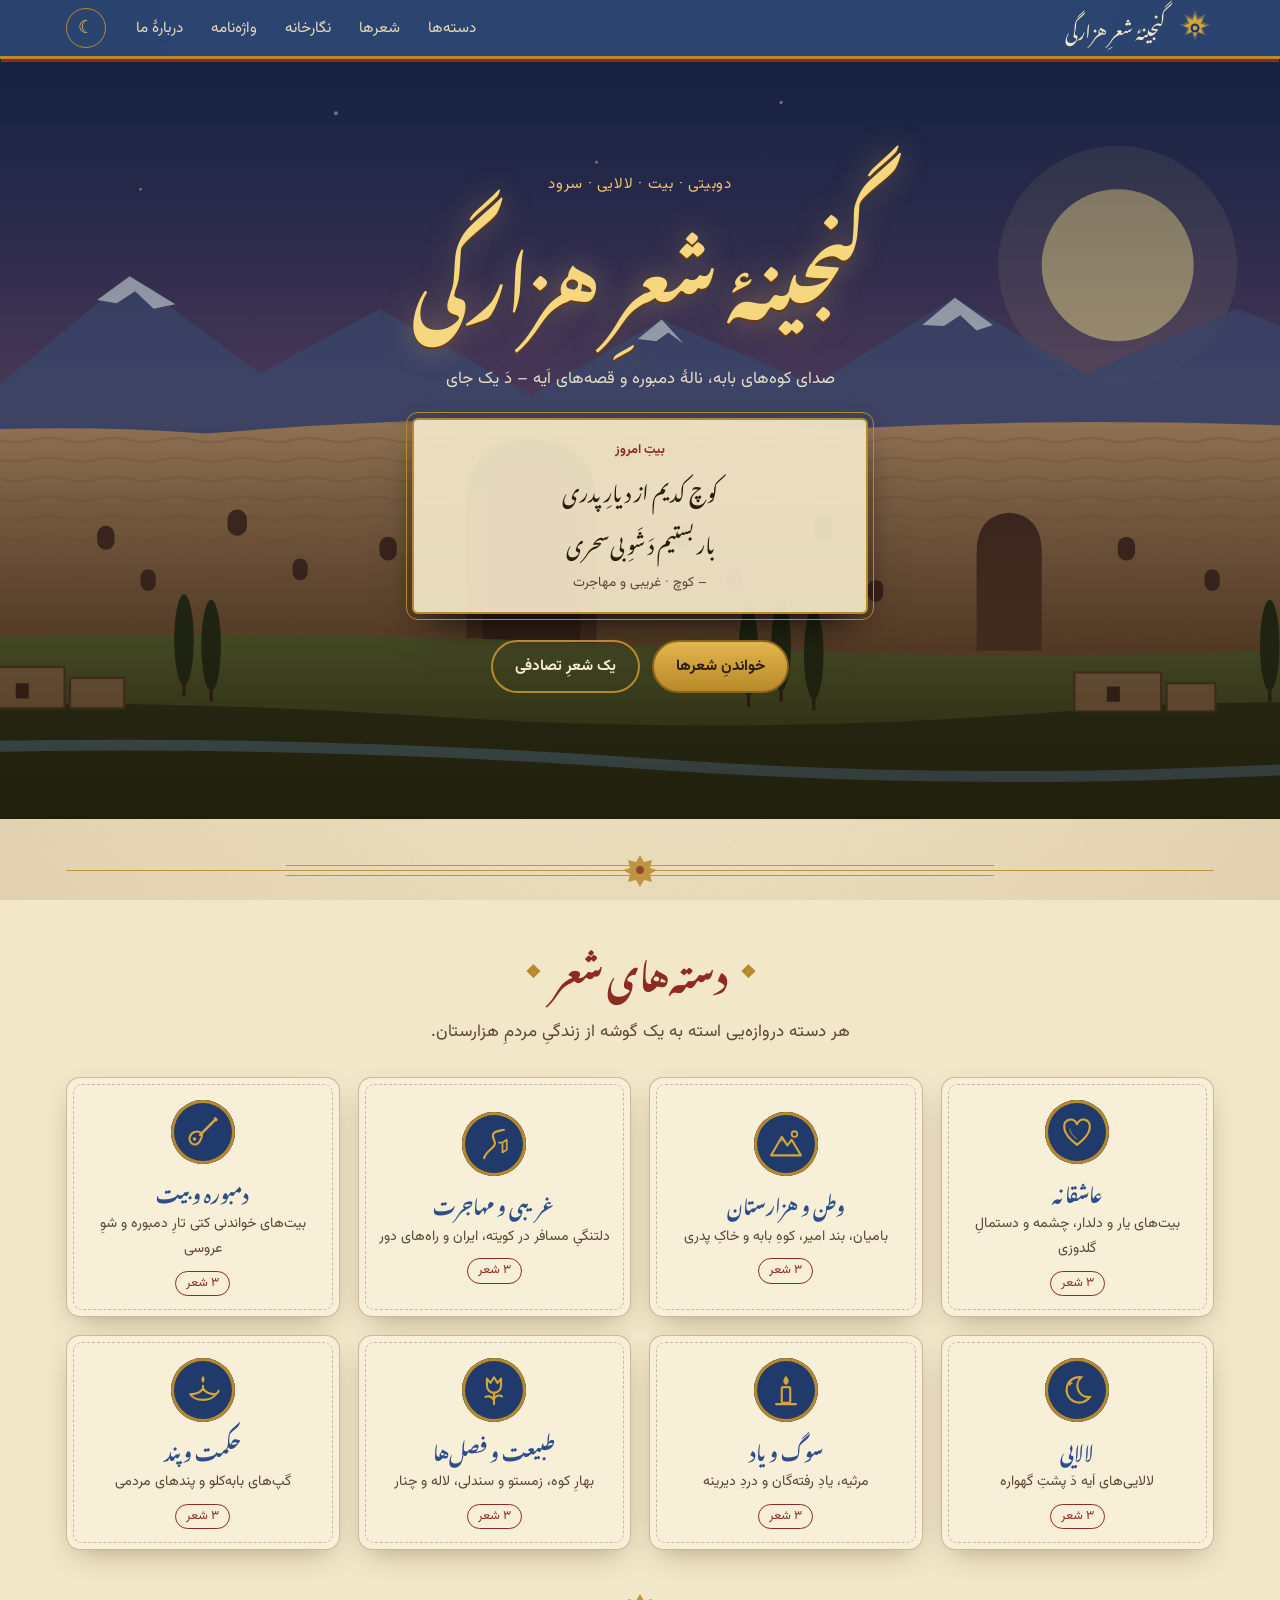
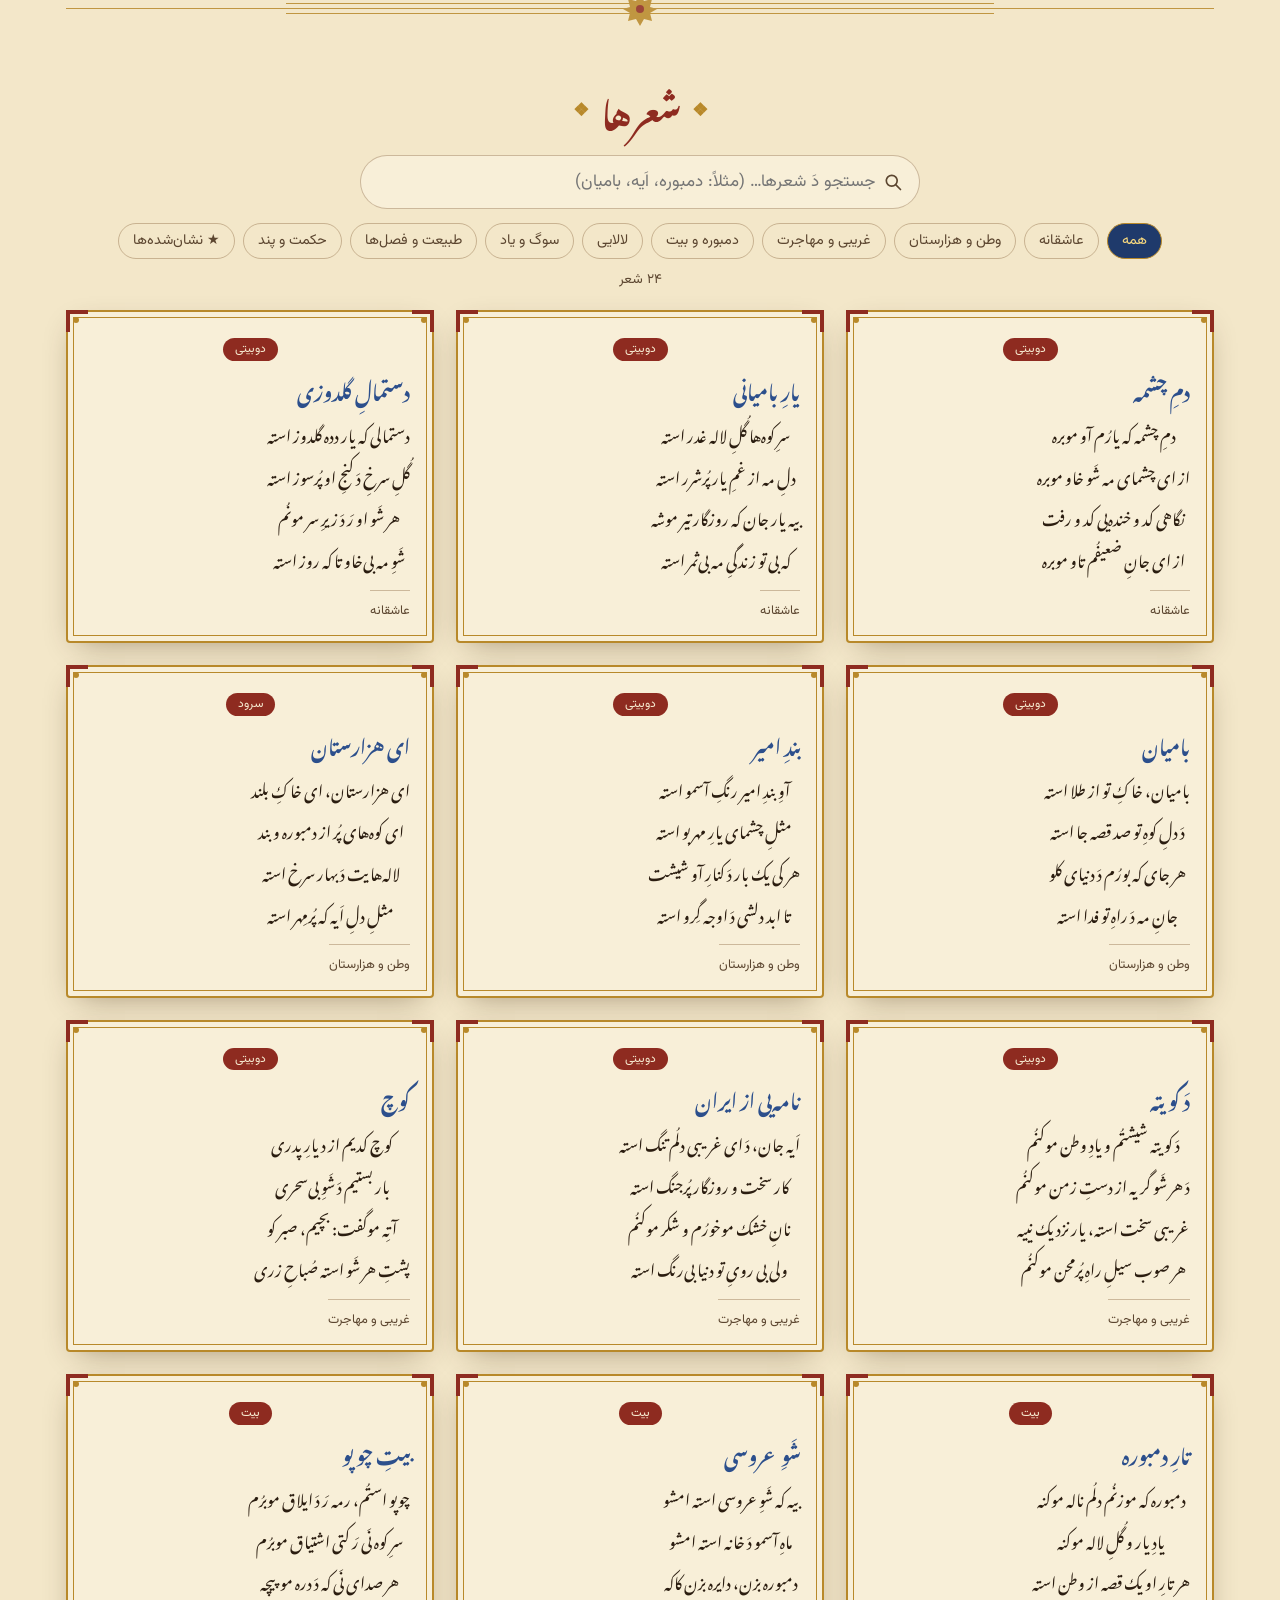
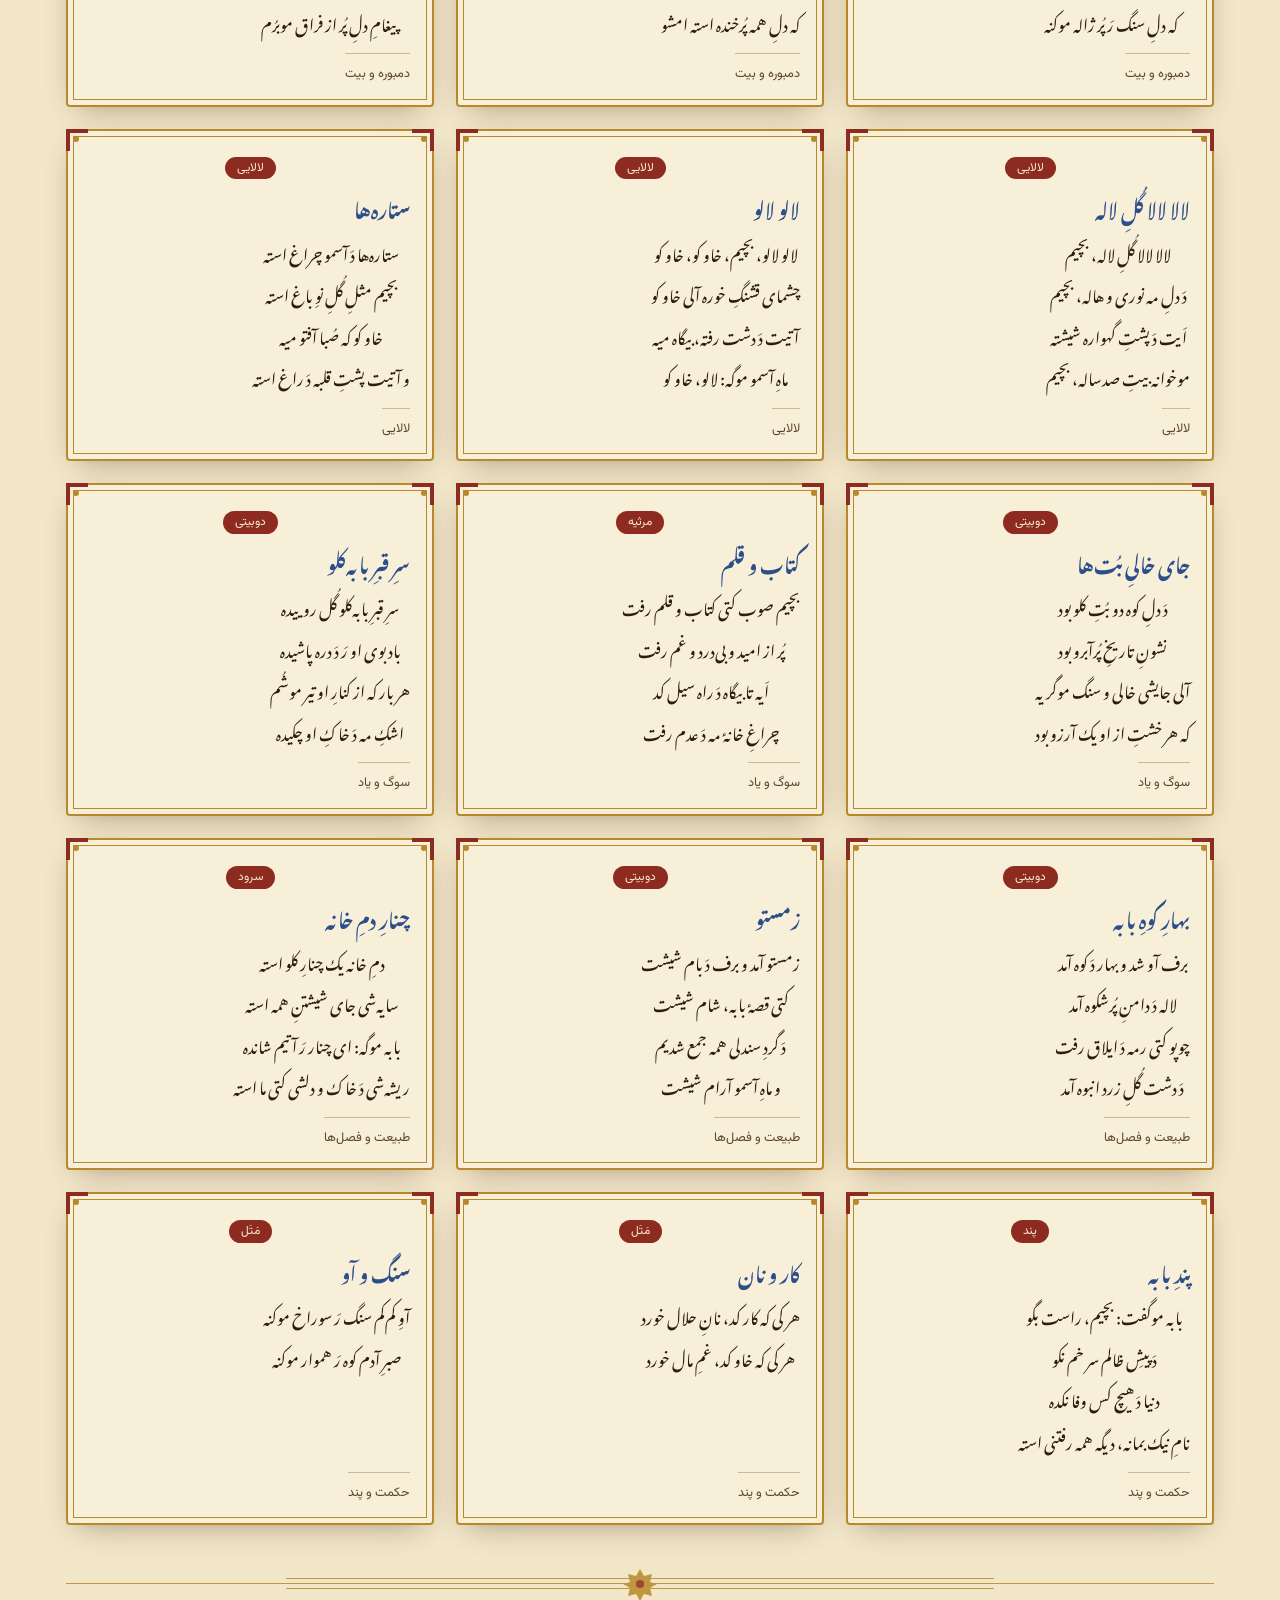
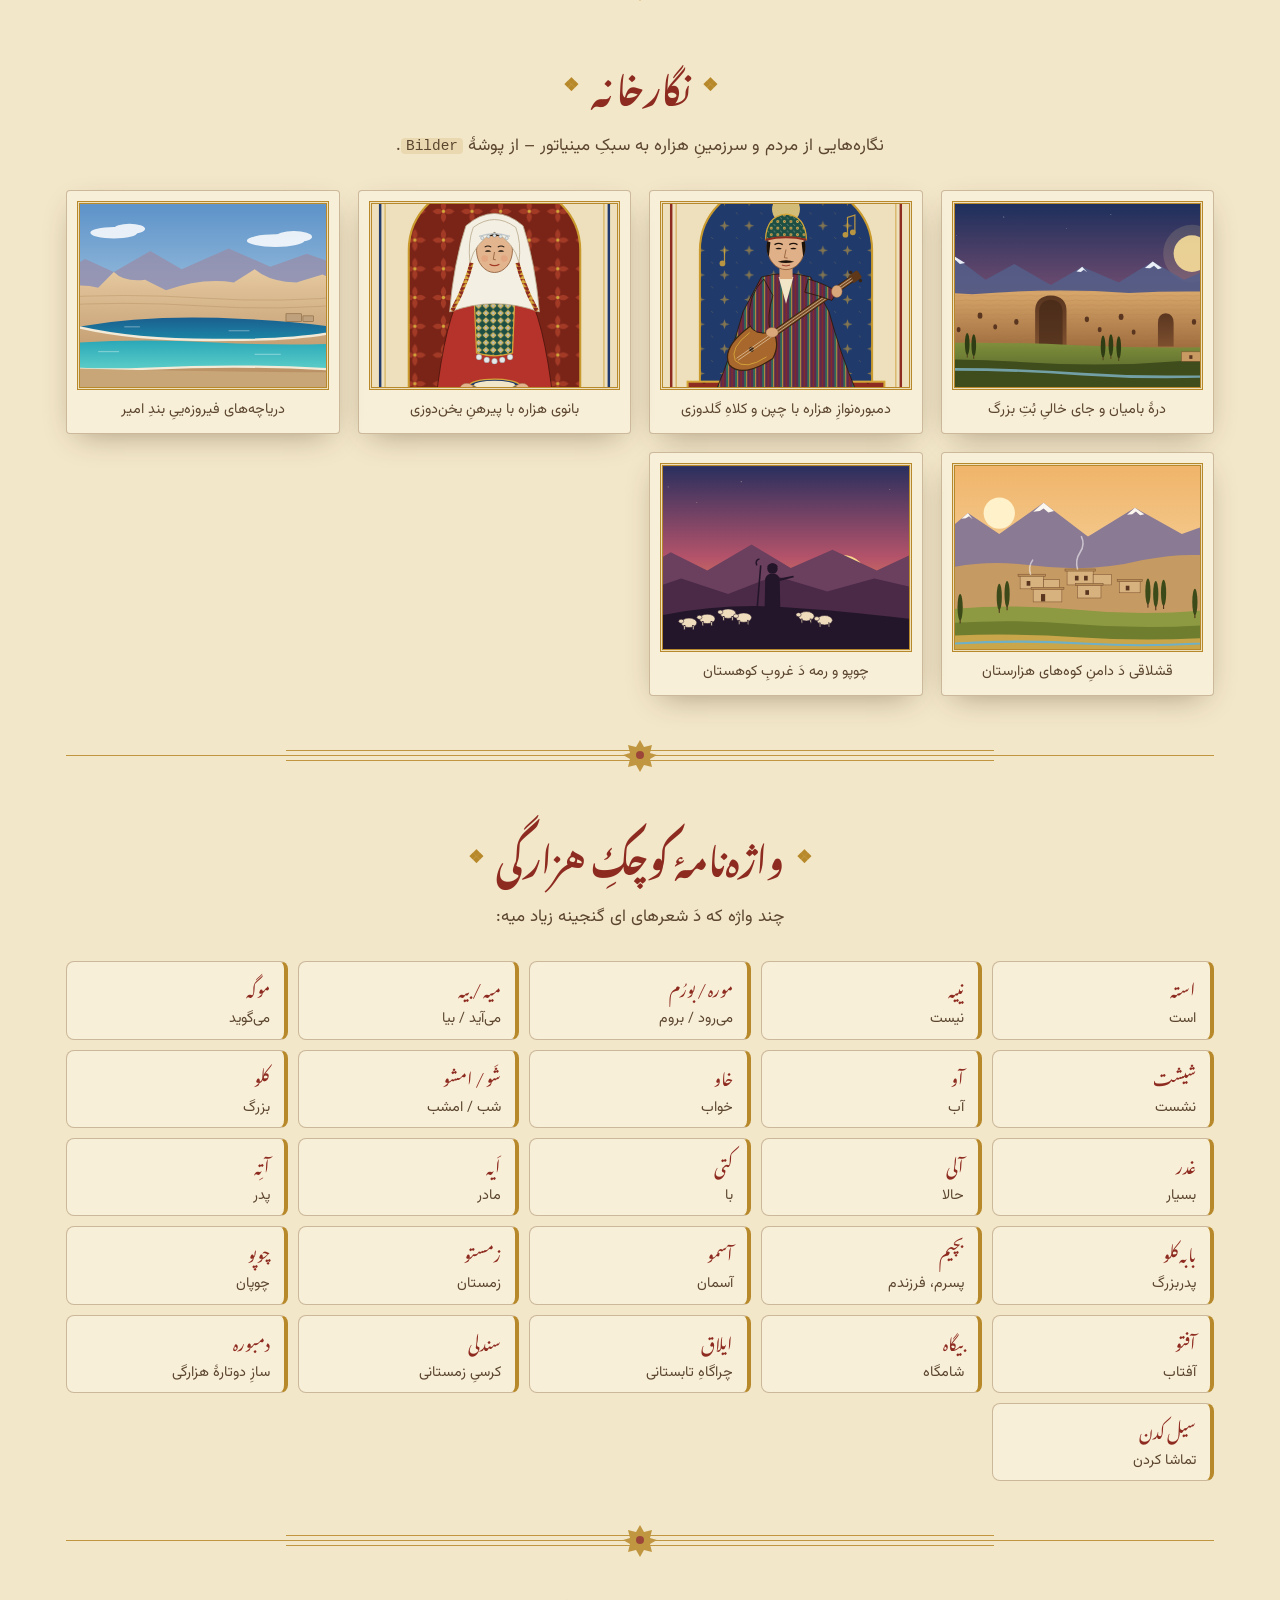
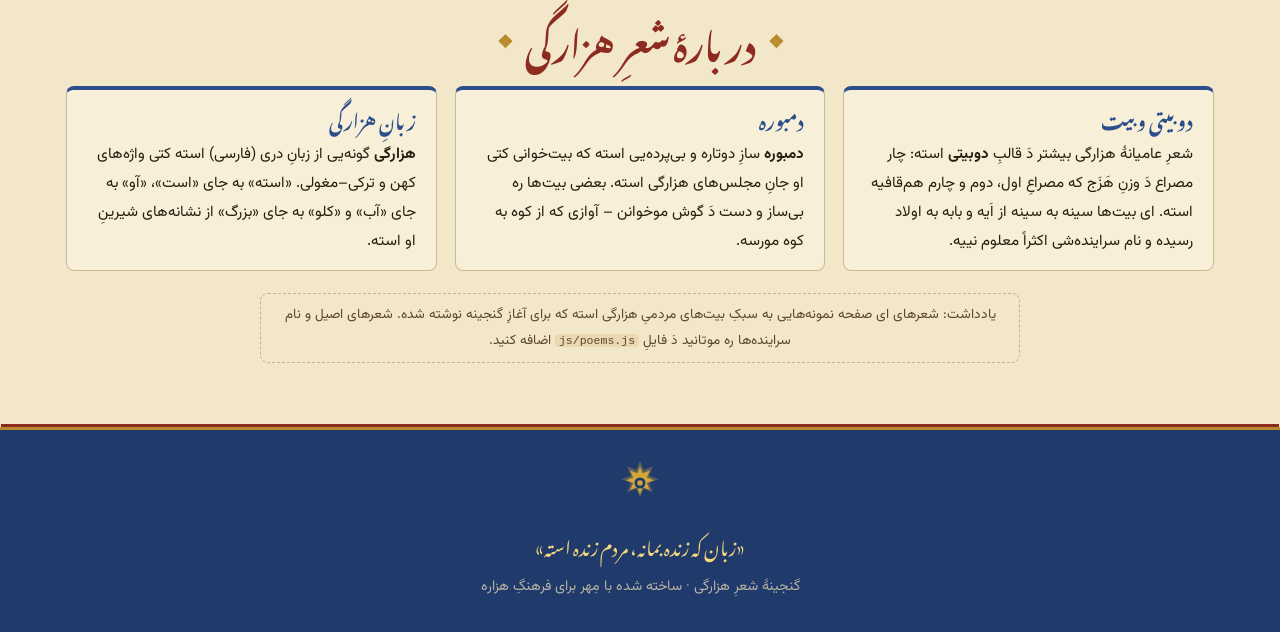
==== hazaragi/index.html @ 31706df4 "Webseite für Hazaragi-Gedichte hinzufügen Seite auf Dari/Hazaragi (RTL) mit 8 Kategorien, Suche, Fav" ====
<!doctype html>
<html lang="fa-AF" dir="rtl">
<head>
  <meta charset="utf-8">
  <meta name="viewport" content="width=device-width, initial-scale=1">
  <title>گنجینهٔ شعرِ هزارگی</title>
  <meta name="description" content="دوبیتی، بیت، لالایی و سرودهای هزارگی – به زبانِ دری (هزارگی)">
  <link rel="icon" href="data:image/svg+xml,%3Csvg xmlns='http://www.w3.org/2000/svg' viewBox='0 0 64 64'%3E%3Crect width='64' height='64' rx='12' fill='%231f3a6b'/%3E%3Cpath d='M32 6l6 14 15-4-4 15 14 6-14 6 4 15-15-4-6 14-6-14-15 4 4-15L1 37l14-6-4-15 15 4z' fill='%23d4a63a'/%3E%3C/svg%3E">
  <link rel="stylesheet" href="fonts/fonts.css">
  <link rel="stylesheet" href="css/style.css">
</head>
<body>
  <!-- آیکون‌ها -->
  <svg width="0" height="0" style="position:absolute" aria-hidden="true">
    <symbol id="i-shamsa" viewBox="0 0 100 100">
      <g fill="currentColor"><path d="M50 2l8 20 20-8-8 20 20 8-20 8 8 20-20-8-8 20-8-20-20 8 8-20-20-8 20-8-8-20 20 8z" opacity=".35"/>
      <path d="M50 14l6 15 15-6-6 15 15 6-15 6 6 15-15-6-6 15-6-15-15 6 6-15-15-6 15-6-6-15 15 6z"/></g>
      <circle cx="50" cy="50" r="12" fill="var(--paper)"/><circle cx="50" cy="50" r="6" fill="currentColor"/>
    </symbol>
    <symbol id="i-heart" viewBox="0 0 48 48"><path d="M24 42S6 30 6 17a9 9 0 0 1 18-3 9 9 0 0 1 18 3c0 13-18 25-18 25z" fill="none" stroke="currentColor" stroke-width="3"/><path d="M24 34s-10-7-10-15" fill="none" stroke="currentColor" stroke-width="2" opacity=".5"/></symbol>
    <symbol id="i-mountain" viewBox="0 0 48 48"><path d="M3 40L18 14l8 12 6-8 13 22z" fill="none" stroke="currentColor" stroke-width="3" stroke-linejoin="round"/><path d="M14 21l4-7 4 6" fill="currentColor" opacity=".5"/><circle cx="36" cy="10" r="4" fill="none" stroke="currentColor" stroke-width="2.5"/></symbol>
    <symbol id="i-road" viewBox="0 0 48 48"><path d="M10 44C14 30 30 30 24 18S30 6 38 4" fill="none" stroke="currentColor" stroke-width="3" stroke-linecap="round"/><path d="M36 22l6-4v14l-6 4zM30 22l6 0" fill="none" stroke="currentColor" stroke-width="2.5" stroke-linejoin="round"/></symbol>
    <symbol id="i-dambura" viewBox="0 0 48 48"><path d="M8 40c-6-6-2-14 4-16s8 0 10 2-0 6-2 10-6 8-12 4z" fill="none" stroke="currentColor" stroke-width="3"/><path d="M20 28L42 6" stroke="currentColor" stroke-width="3.5" stroke-linecap="round"/><circle cx="12" cy="34" r="2.5" fill="currentColor"/><path d="M40 4l4 4" stroke="currentColor" stroke-width="4"/></symbol>
    <symbol id="i-moon" viewBox="0 0 48 48"><path d="M30 6a18 18 0 1 0 12 28A16 16 0 0 1 30 6z" fill="none" stroke="currentColor" stroke-width="3"/><path d="M14 10l1.5 3 3 1.5-3 1.5L14 19l-1.5-3-3-1.5 3-1.5z" fill="currentColor"/></symbol>
    <symbol id="i-candle" viewBox="0 0 48 48"><rect x="18" y="20" width="12" height="22" rx="2" fill="none" stroke="currentColor" stroke-width="3"/><path d="M24 4c5 6 5 10 0 13-5-3-5-7 0-13z" fill="currentColor"/><path d="M10 44h28" stroke="currentColor" stroke-width="3" stroke-linecap="round"/></symbol>
    <symbol id="i-tulip" viewBox="0 0 48 48"><path d="M14 8l5 6 5-8 5 8 5-6v10a10 10 0 0 1-20 0z" fill="none" stroke="currentColor" stroke-width="3" stroke-linejoin="round"/><path d="M24 28v16M24 38c-4-6-10-6-12-4M24 36c4-5 9-5 11-3" fill="none" stroke="currentColor" stroke-width="3" stroke-linecap="round"/></symbol>
    <symbol id="i-lamp" viewBox="0 0 48 48"><path d="M6 30c8 0 14-2 18-8 4 6 10 8 18 8-4 6-10 8-18 8S10 36 6 30z" fill="none" stroke="currentColor" stroke-width="3" stroke-linejoin="round"/><path d="M42 30c2-2 4-2 4-5M24 22v-4" fill="none" stroke="currentColor" stroke-width="3" stroke-linecap="round"/><path d="M24 4c3 4 3 7 0 10-3-3-3-6 0-10z" fill="currentColor"/></symbol>
    <symbol id="i-star" viewBox="0 0 24 24"><path d="M12 2l2.9 6.3 6.9.7-5.2 4.6 1.5 6.8L12 17l-6.1 3.4 1.5-6.8L2.2 9l6.9-.7z"/></symbol>
    <symbol id="i-search" viewBox="0 0 24 24"><circle cx="10.5" cy="10.5" r="6.5" fill="none" stroke="currentColor" stroke-width="2"/><path d="M15.5 15.5L21 21" stroke="currentColor" stroke-width="2" stroke-linecap="round"/></symbol>
  </svg>

  <header class="topbar">
    <div class="topbar__inner">
      <a href="#" class="brand" data-nav="home">
        <svg class="brand__mark"><use href="#i-shamsa"/></svg>
        <span class="brand__name">گنجینهٔ شعرِ هزارگی</span>
      </a>
      <nav class="nav" aria-label="فهرستِ اصلی">
        <a href="#dasta">دسته‌ها</a>
        <a href="#ashar">شعرها</a>
        <a href="#negarkhana">نگارخانه</a>
        <a href="#wazhanama">واژه‌نامه</a>
        <a href="#darbara">دربارهٔ ما</a>
      </nav>
      <button class="iconbtn" id="themeBtn" type="button" aria-label="تغییرِ روز و شب" title="روز / شب">☾</button>
    </div>
  </header>

  <section class="hero">
    <div class="hero__img" role="img" aria-label="درهٔ بامیان"></div>
    <div class="hero__content">
      <p class="hero__kicker">دوبیتی · بیت · لالایی · سرود</p>
      <h1 class="hero__title">گنجینهٔ شعرِ هزارگی</h1>
      <p class="hero__sub">صدای کوه‌های بابه، نالهٔ دمبوره و قصه‌های اَیه – دَ یک جای</p>
      <figure class="daily" id="daily" tabindex="0" role="button" aria-label="بازکردنِ شعرِ روز">
        <figcaption>بیتِ امروز</figcaption>
        <blockquote id="dailyText"></blockquote>
        <span class="daily__title" id="dailyTitle"></span>
      </figure>
      <div class="hero__actions">
        <a class="btn btn--gold" href="#ashar">خواندنِ شعرها</a>
        <button class="btn btn--ghost" id="randomBtn" type="button">یک شعرِ تصادفی</button>
      </div>
    </div>
  </section>

  <main>
    <div class="ornament" aria-hidden="true"></div>

    <section id="dasta" class="section">
      <h2 class="section__title"><span>دسته‌های شعر</span></h2>
      <p class="section__lead">هر دسته دروازه‌یی استه به یک گوشه از زندگیِ مردمِ هزارستان.</p>
      <div class="cats" id="cats"></div>
    </section>

    <div class="ornament" aria-hidden="true"></div>

    <section id="ashar" class="section">
      <h2 class="section__title"><span>شعرها</span></h2>
      <div class="toolbar">
        <label class="search">
          <svg><use href="#i-search"/></svg>
          <input type="search" id="q" placeholder="جستجو دَ شعرها… (مثلاً: دمبوره، اَیه، بامیان)" autocomplete="off">
        </label>
        <div class="chips" id="chips" role="tablist" aria-label="فیلترِ دسته"></div>
      </div>
      <p class="count" id="count" aria-live="polite"></p>
      <div class="poems" id="poems"></div>
    </section>

    <div class="ornament" aria-hidden="true"></div>

    <section id="negarkhana" class="section">
      <h2 class="section__title"><span>نگارخانه</span></h2>
      <p class="section__lead">نگاره‌هایی از مردم و سرزمینِ هزاره به سبکِ مینیاتور – از پوشهٔ <code>Bilder</code>.</p>
      <div class="gallery" id="gallery"></div>
    </section>

    <div class="ornament" aria-hidden="true"></div>

    <section id="wazhanama" class="section">
      <h2 class="section__title"><span>واژه‌نامهٔ کوچکِ هزارگی</span></h2>
      <p class="section__lead">چند واژه که دَ شعرهای ای گنجینه زیاد میه:</p>
      <dl class="glossary" id="glossary"></dl>
    </section>

    <div class="ornament" aria-hidden="true"></div>

    <section id="darbara" class="section about">
      <h2 class="section__title"><span>دربارهٔ شعرِ هزارگی</span></h2>
      <div class="about__grid">
        <article class="panel">
          <h3>دوبیتی و بیت</h3>
          <p>شعرِ عامیانهٔ هزارگی بیشتر دَ قالبِ <strong>دوبیتی</strong> استه: چار مصراع دَ وزنِ هَزَج که مصراعِ اول، دوم و چارم هم‌قافیه استه. ای بیت‌ها سینه به سینه از اَیه و بابه به اولاد رسیده و نام سراینده‌شی اکثراً معلوم نییه.</p>
        </article>
        <article class="panel">
          <h3>دمبوره</h3>
          <p><strong>دمبوره</strong> سازِ دوتاره و بی‌پرده‌یی استه که بیت‌خوانی کتی او جانِ مجلس‌های هزارگی استه. بعضی بیت‌ها ره بی‌ساز و دست دَ گوش موخوانن – آوازی که از کوه به کوه مورسه.</p>
        </article>
        <article class="panel">
          <h3>زبانِ هزارگی</h3>
          <p><strong>هزارگی</strong> گونه‌یی از زبانِ دری (فارسی) استه کتی واژه‌های کهن و ترکی–مغولی. «استه» به جای «است»، «آو» به جای «آب» و «کلو» به جای «بزرگ» از نشانه‌های شیرینِ او استه.</p>
        </article>
      </div>
      <p class="notice">یادداشت: شعرهای ای صفحه نمونه‌هایی به سبکِ بیت‌های مردمیِ هزارگی استه که برای آغازِ گنجینه نوشته شده. شعرهای اصیل و نام سراینده‌ها ره موتانید دَ فایلِ <code>js/poems.js</code> اضافه کنید.</p>
    </section>
  </main>

  <footer class="footer">
    <svg class="footer__mark"><use href="#i-shamsa"/></svg>
    <p>«زبان که زنده بمانه، مردم زنده استه»</p>
    <small>گنجینهٔ شعرِ هزارگی · ساخته شده با مِهر برای فرهنگِ هزاره</small>
  </footer>

  <!-- خواننده (نسخهٔ خطی) -->
  <dialog class="reader" id="reader" aria-labelledby="rTitle">
    <div class="reader__page">
      <div class="reader__bar">
        <div class="seg" role="group" aria-label="قلم">
          <button type="button" data-font="nastaliq" class="is-on">نستعلیق</button>
          <button type="button" data-font="naskh">نسخ</button>
          <button type="button" data-font="sans">ساده</button>
        </div>
        <div class="seg" role="group" aria-label="اندازه">
          <button type="button" data-size="-1" aria-label="کوچک‌تر">−</button>
          <button type="button" data-size="1" aria-label="کلان‌تر">+</button>
        </div>
        <button type="button" class="iconbtn" id="favBtn" aria-label="نشان کدن" title="نشان کدن"><svg><use href="#i-star"/></svg></button>
        <button type="button" class="iconbtn" id="copyBtn" aria-label="کاپی" title="کاپی">⧉</button>
        <button type="button" class="iconbtn" id="closeBtn" aria-label="بستن" title="بستن">✕</button>
      </div>
      <div class="cartouche">
        <span class="reader__meta" id="rMeta"></span>
        <h2 id="rTitle"></h2>
      </div>
      <div class="verses" id="rVerses"></div>
      <p class="reader__note" id="rNote"></p>
      <div class="reader__nav">
        <button type="button" class="btn btn--ghost" id="prevBtn">→ شعرِ قبلی</button>
        <button type="button" class="btn btn--ghost" id="nextBtn">شعرِ بعدی ←</button>
      </div>
      <span class="toast" id="toast" role="status"></span>
    </div>
  </dialog>

  <dialog class="lightbox" id="lightbox">
    <button type="button" class="iconbtn" id="lbClose" aria-label="بستن">✕</button>
    <img id="lbImg" alt="">
    <p id="lbCap"></p>
  </dialog>

  <script src="js/poems.js"></script>
  <script src="js/app.js"></script>
</body>
</html>
---- hazaragi/fonts/fonts.css ----
/* arabic */
@font-face {
  font-family: 'Amiri';
  font-style: normal;
  font-weight: 400;
  font-display: swap;
  src: url(Amiri-400-arabic.woff2) format('woff2');
  unicode-range: U+0600-06FF, U+0750-077F, U+0870-0891, U+0897-08E1, U+08E3-08FF, U+200C-200E, U+2010-2011, U+204F, U+2E41, U+FB50-FDFF, U+FE70-FE74, U+FE76-FEFC, U+102E0-102FB, U+10E60-10E7E, U+10EC2-10EC7, U+10EC9-10EEE, U+10EF0-10EFF, U+1EE00-1EE03, U+1EE05-1EE1F, U+1EE21-1EE22, U+1EE24, U+1EE27, U+1EE29-1EE32, U+1EE34-1EE37, U+1EE39, U+1EE3B, U+1EE42, U+1EE47, U+1EE49, U+1EE4B, U+1EE4D-1EE4F, U+1EE51-1EE52, U+1EE54, U+1EE57, U+1EE59, U+1EE5B, U+1EE5D, U+1EE5F, U+1EE61-1EE62, U+1EE64, U+1EE67-1EE6A, U+1EE6C-1EE72, U+1EE74-1EE77, U+1EE79-1EE7C, U+1EE7E, U+1EE80-1EE89, U+1EE8B-1EE9B, U+1EEA1-1EEA3, U+1EEA5-1EEA9, U+1EEAB-1EEBB, U+1EEF0-1EEF1;
}
/* latin */
@font-face {
  font-family: 'Amiri';
  font-style: normal;
  font-weight: 400;
  font-display: swap;
  src: url(Amiri-400-latin.woff2) format('woff2');
  unicode-range: U+0000-00FF, U+0131, U+0152-0153, U+02BB-02BC, U+02C6, U+02DA, U+02DC, U+0304, U+0308, U+0329, U+2000-206F, U+20AC, U+2122, U+2191, U+2193, U+2212, U+2215, U+FEFF, U+FFFD;
}
/* arabic */
@font-face {
  font-family: 'Amiri';
  font-style: normal;
  font-weight: 700;
  font-display: swap;
  src: url(Amiri-700-arabic.woff2) format('woff2');
  unicode-range: U+0600-06FF, U+0750-077F, U+0870-0891, U+0897-08E1, U+08E3-08FF, U+200C-200E, U+2010-2011, U+204F, U+2E41, U+FB50-FDFF, U+FE70-FE74, U+FE76-FEFC, U+102E0-102FB, U+10E60-10E7E, U+10EC2-10EC7, U+10EC9-10EEE, U+10EF0-10EFF, U+1EE00-1EE03, U+1EE05-1EE1F, U+1EE21-1EE22, U+1EE24, U+1EE27, U+1EE29-1EE32, U+1EE34-1EE37, U+1EE39, U+1EE3B, U+1EE42, U+1EE47, U+1EE49, U+1EE4B, U+1EE4D-1EE4F, U+1EE51-1EE52, U+1EE54, U+1EE57, U+1EE59, U+1EE5B, U+1EE5D, U+1EE5F, U+1EE61-1EE62, U+1EE64, U+1EE67-1EE6A, U+1EE6C-1EE72, U+1EE74-1EE77, U+1EE79-1EE7C, U+1EE7E, U+1EE80-1EE89, U+1EE8B-1EE9B, U+1EEA1-1EEA3, U+1EEA5-1EEA9, U+1EEAB-1EEBB, U+1EEF0-1EEF1;
}
/* latin */
@font-face {
  font-family: 'Amiri';
  font-style: normal;
  font-weight: 700;
  font-display: swap;
  src: url(Amiri-700-latin.woff2) format('woff2');
  unicode-range: U+0000-00FF, U+0131, U+0152-0153, U+02BB-02BC, U+02C6, U+02DA, U+02DC, U+0304, U+0308, U+0329, U+2000-206F, U+20AC, U+2122, U+2191, U+2193, U+2212, U+2215, U+FEFF, U+FFFD;
}
/* arabic */
@font-face {
  font-family: 'Noto Nastaliq Urdu';
  font-style: normal;
  font-weight: 400;
  font-display: swap;
  src: url(NotoNastaliqUrdu-400-arabic.woff2) format('woff2');
  unicode-range: U+0600-06FF, U+0750-077F, U+0870-0891, U+0897-08E1, U+08E3-08FF, U+200C-200E, U+2010-2011, U+204F, U+2E41, U+FB50-FDFF, U+FE70-FE74, U+FE76-FEFC, U+102E0-102FB, U+10E60-10E7E, U+10EC2-10EC7, U+10EC9-10EEE, U+10EF0-10EFF, U+1EE00-1EE03, U+1EE05-1EE1F, U+1EE21-1EE22, U+1EE24, U+1EE27, U+1EE29-1EE32, U+1EE34-1EE37, U+1EE39, U+1EE3B, U+1EE42, U+1EE47, U+1EE49, U+1EE4B, U+1EE4D-1EE4F, U+1EE51-1EE52, U+1EE54, U+1EE57, U+1EE59, U+1EE5B, U+1EE5D, U+1EE5F, U+1EE61-1EE62, U+1EE64, U+1EE67-1EE6A, U+1EE6C-1EE72, U+1EE74-1EE77, U+1EE79-1EE7C, U+1EE7E, U+1EE80-1EE89, U+1EE8B-1EE9B, U+1EEA1-1EEA3, U+1EEA5-1EEA9, U+1EEAB-1EEBB, U+1EEF0-1EEF1;
}
/* latin */
@font-face {
  font-family: 'Noto Nastaliq Urdu';
  font-style: normal;
  font-weight: 400;
  font-display: swap;
  src: url(NotoNastaliqUrdu-400-latin.woff2) format('woff2');
  unicode-range: U+0000-00FF, U+0131, U+0152-0153, U+02BB-02BC, U+02C6, U+02DA, U+02DC, U+0304, U+0308, U+0329, U+2000-206F, U+20AC, U+2122, U+2191, U+2193, U+2212, U+2215, U+FEFF, U+FFFD;
}
/* arabic */
@font-face {
  font-family: 'Noto Nastaliq Urdu';
  font-style: normal;
  font-weight: 700;
  font-display: swap;
  src: url(NotoNastaliqUrdu-400-arabic.woff2) format('woff2');
  unicode-range: U+0600-06FF, U+0750-077F, U+0870-0891, U+0897-08E1, U+08E3-08FF, U+200C-200E, U+2010-2011, U+204F, U+2E41, U+FB50-FDFF, U+FE70-FE74, U+FE76-FEFC, U+102E0-102FB, U+10E60-10E7E, U+10EC2-10EC7, U+10EC9-10EEE, U+10EF0-10EFF, U+1EE00-1EE03, U+1EE05-1EE1F, U+1EE21-1EE22, U+1EE24, U+1EE27, U+1EE29-1EE32, U+1EE34-1EE37, U+1EE39, U+1EE3B, U+1EE42, U+1EE47, U+1EE49, U+1EE4B, U+1EE4D-1EE4F, U+1EE51-1EE52, U+1EE54, U+1EE57, U+1EE59, U+1EE5B, U+1EE5D, U+1EE5F, U+1EE61-1EE62, U+1EE64, U+1EE67-1EE6A, U+1EE6C-1EE72, U+1EE74-1EE77, U+1EE79-1EE7C, U+1EE7E, U+1EE80-1EE89, U+1EE8B-1EE9B, U+1EEA1-1EEA3, U+1EEA5-1EEA9, U+1EEAB-1EEBB, U+1EEF0-1EEF1;
}
/* latin */
@font-face {
  font-family: 'Noto Nastaliq Urdu';
  font-style: normal;
  font-weight: 700;
  font-display: swap;
  src: url(NotoNastaliqUrdu-400-latin.woff2) format('woff2');
  unicode-range: U+0000-00FF, U+0131, U+0152-0153, U+02BB-02BC, U+02C6, U+02DA, U+02DC, U+0304, U+0308, U+0329, U+2000-206F, U+20AC, U+2122, U+2191, U+2193, U+2212, U+2215, U+FEFF, U+FFFD;
}
/* arabic */
@font-face {
  font-family: 'Vazirmatn';
  font-style: normal;
  font-weight: 300;
  font-display: swap;
  src: url(Vazirmatn-300-arabic.woff2) format('woff2');
  unicode-range: U+0600-06FF, U+0750-077F, U+0870-0891, U+0897-08E1, U+08E3-08FF, U+200C-200E, U+2010-2011, U+204F, U+2E41, U+FB50-FDFF, U+FE70-FE74, U+FE76-FEFC, U+102E0-102FB, U+10E60-10E7E, U+10EC2-10EC7, U+10EC9-10EEE, U+10EF0-10EFF, U+1EE00-1EE03, U+1EE05-1EE1F, U+1EE21-1EE22, U+1EE24, U+1EE27, U+1EE29-1EE32, U+1EE34-1EE37, U+1EE39, U+1EE3B, U+1EE42, U+1EE47, U+1EE49, U+1EE4B, U+1EE4D-1EE4F, U+1EE51-1EE52, U+1EE54, U+1EE57, U+1EE59, U+1EE5B, U+1EE5D, U+1EE5F, U+1EE61-1EE62, U+1EE64, U+1EE67-1EE6A, U+1EE6C-1EE72, U+1EE74-1EE77, U+1EE79-1EE7C, U+1EE7E, U+1EE80-1EE89, U+1EE8B-1EE9B, U+1EEA1-1EEA3, U+1EEA5-1EEA9, U+1EEAB-1EEBB, U+1EEF0-1EEF1;
}
/* latin */
@font-face {
  font-family: 'Vazirmatn';
  font-style: normal;
  font-weight: 300;
  font-display: swap;
  src: url(Vazirmatn-300-latin.woff2) format('woff2');
  unicode-range: U+0000-00FF, U+0131, U+0152-0153, U+02BB-02BC, U+02C6, U+02DA, U+02DC, U+0304, U+0308, U+0329, U+2000-206F, U+20AC, U+2122, U+2191, U+2193, U+2212, U+2215, U+FEFF, U+FFFD;
}
/* arabic */
@font-face {
  font-family: 'Vazirmatn';
  font-style: normal;
  font-weight: 400;
  font-display: swap;
  src: url(Vazirmatn-300-arabic.woff2) format('woff2');
  unicode-range: U+0600-06FF, U+0750-077F, U+0870-0891, U+0897-08E1, U+08E3-08FF, U+200C-200E, U+2010-2011, U+204F, U+2E41, U+FB50-FDFF, U+FE70-FE74, U+FE76-FEFC, U+102E0-102FB, U+10E60-10E7E, U+10EC2-10EC7, U+10EC9-10EEE, U+10EF0-10EFF, U+1EE00-1EE03, U+1EE05-1EE1F, U+1EE21-1EE22, U+1EE24, U+1EE27, U+1EE29-1EE32, U+1EE34-1EE37, U+1EE39, U+1EE3B, U+1EE42, U+1EE47, U+1EE49, U+1EE4B, U+1EE4D-1EE4F, U+1EE51-1EE52, U+1EE54, U+1EE57, U+1EE59, U+1EE5B, U+1EE5D, U+1EE5F, U+1EE61-1EE62, U+1EE64, U+1EE67-1EE6A, U+1EE6C-1EE72, U+1EE74-1EE77, U+1EE79-1EE7C, U+1EE7E, U+1EE80-1EE89, U+1EE8B-1EE9B, U+1EEA1-1EEA3, U+1EEA5-1EEA9, U+1EEAB-1EEBB, U+1EEF0-1EEF1;
}
/* latin */
@font-face {
  font-family: 'Vazirmatn';
  font-style: normal;
  font-weight: 400;
  font-display: swap;
  src: url(Vazirmatn-300-latin.woff2) format('woff2');
  unicode-range: U+0000-00FF, U+0131, U+0152-0153, U+02BB-02BC, U+02C6, U+02DA, U+02DC, U+0304, U+0308, U+0329, U+2000-206F, U+20AC, U+2122, U+2191, U+2193, U+2212, U+2215, U+FEFF, U+FFFD;
}
/* arabic */
@font-face {
  font-family: 'Vazirmatn';
  font-style: normal;
  font-weight: 700;
  font-display: swap;
  src: url(Vazirmatn-300-arabic.woff2) format('woff2');
  unicode-range: U+0600-06FF, U+0750-077F, U+0870-0891, U+0897-08E1, U+08E3-08FF, U+200C-200E, U+2010-2011, U+204F, U+2E41, U+FB50-FDFF, U+FE70-FE74, U+FE76-FEFC, U+102E0-102FB, U+10E60-10E7E, U+10EC2-10EC7, U+10EC9-10EEE, U+10EF0-10EFF, U+1EE00-1EE03, U+1EE05-1EE1F, U+1EE21-1EE22, U+1EE24, U+1EE27, U+1EE29-1EE32, U+1EE34-1EE37, U+1EE39, U+1EE3B, U+1EE42, U+1EE47, U+1EE49, U+1EE4B, U+1EE4D-1EE4F, U+1EE51-1EE52, U+1EE54, U+1EE57, U+1EE59, U+1EE5B, U+1EE5D, U+1EE5F, U+1EE61-1EE62, U+1EE64, U+1EE67-1EE6A, U+1EE6C-1EE72, U+1EE74-1EE77, U+1EE79-1EE7C, U+1EE7E, U+1EE80-1EE89, U+1EE8B-1EE9B, U+1EEA1-1EEA3, U+1EEA5-1EEA9, U+1EEAB-1EEBB, U+1EEF0-1EEF1;
}
/* latin */
@font-face {
  font-family: 'Vazirmatn';
  font-style: normal;
  font-weight: 700;
  font-display: swap;
  src: url(Vazirmatn-300-latin.woff2) format('woff2');
  unicode-range: U+0000-00FF, U+0131, U+0152-0153, U+02BB-02BC, U+02C6, U+02DA, U+02DC, U+0304, U+0308, U+0329, U+2000-206F, U+20AC, U+2122, U+2191, U+2193, U+2212, U+2215, U+FEFF, U+FFFD;
}
---- hazaragi/css/style.css ----
/* ═══════════ گنجینهٔ شعرِ هزارگی ═══════════ */

:root {
  --paper: #f3e7c9;
  --paper-2: #ead9b0;
  --card: #f8efd8;
  --ink: #2b1d10;
  --ink-soft: #5c4630;
  --lapis: #1f3a6b;
  --lapis-2: #2c4f8c;
  --gold: #b8892a;
  --gold-hi: #d4a63a;
  --madder: #8e2b20;
  --teal: #1d4f45;
  --line: rgba(120, 82, 40, .35);
  --shadow: 0 10px 30px -12px rgba(60, 35, 10, .45);
  --f-qalam: "Noto Nastaliq Urdu", "IranNastaliq", "Nastaliq", serif;
  --f-naskh: "Amiri", "Traditional Arabic", serif;
  --f-sans: "Vazirmatn", "Tahoma", sans-serif;
  --radius: 14px;
  color-scheme: light;
}

@media (prefers-color-scheme: dark) {
  :root:not([data-theme="light"]) {
    --paper: #141a2b; --paper-2: #1b2338; --card: #1c2540; --ink: #f1e4c4; --ink-soft: #c9b88f;
    --lapis: #0f1d3a; --lapis-2: #8fb0ea; --gold: #d9ad4a; --gold-hi: #f0c868; --madder: #d0644f;
    --teal: #4fa08c; --line: rgba(217, 173, 74, .28); --shadow: 0 10px 30px -12px rgba(0, 0, 0, .7);
    color-scheme: dark;
  }
}
:root[data-theme="dark"] {
  --paper: #141a2b; --paper-2: #1b2338; --card: #1c2540; --ink: #f1e4c4; --ink-soft: #c9b88f;
  --lapis: #0f1d3a; --lapis-2: #8fb0ea; --gold: #d9ad4a; --gold-hi: #f0c868; --madder: #d0644f;
  --teal: #4fa08c; --line: rgba(217, 173, 74, .28); --shadow: 0 10px 30px -12px rgba(0, 0, 0, .7);
  color-scheme: dark;
}

* { box-sizing: border-box; }
html { scroll-behavior: smooth; scroll-padding-top: 80px; }
body {
  margin: 0;
  font-family: var(--f-sans);
  font-size: 17px;
  line-height: 1.9;
  color: var(--ink);
  background-color: var(--paper);
  /* بافتِ کاغذِ کهنه */
  background-image:
    url("data:image/svg+xml,%3Csvg xmlns='http://www.w3.org/2000/svg' width='240' height='240'%3E%3Cfilter id='n'%3E%3CfeTurbulence type='fractalNoise' baseFrequency='.8' numOctaves='3' stitchTiles='stitch'/%3E%3CfeColorMatrix values='0 0 0 0 .45 0 0 0 0 .3 0 0 0 0 .12 0 0 0 .09 0'/%3E%3C/filter%3E%3Crect width='240' height='240' filter='url(%23n)'/%3E%3C/svg%3E"),
    radial-gradient(ellipse at 50% 0%, transparent 40%, rgba(110, 70, 20, .12) 100%);
  background-attachment: fixed;
  overflow-x: hidden;
}
img { max-width: 100%; display: block; }
a { color: var(--lapis-2); }
code { font-family: ui-monospace, monospace; direction: ltr; unicode-bidi: embed; background: var(--paper-2); padding: 0 .35em; border-radius: 4px; font-size: .85em; }
button { font: inherit; color: inherit; cursor: pointer; }
:focus-visible { outline: 3px solid var(--gold-hi); outline-offset: 2px; }

/* ── نوارِ بالا ── */
.topbar {
  position: sticky; top: 0; z-index: 20;
  background: color-mix(in srgb, var(--lapis) 94%, transparent);
  backdrop-filter: blur(6px);
  border-bottom: 3px solid var(--gold);
  box-shadow: 0 4px 0 -1px var(--madder);
}
.topbar__inner { max-width: 1180px; margin: auto; display: flex; align-items: center; gap: 18px; padding: 8px 16px; }
.brand { display: flex; align-items: center; gap: 10px; text-decoration: none; color: #f3e7c9; flex-shrink: 0; }
.brand__mark { width: 38px; height: 38px; color: var(--gold-hi); --paper: #1f3a6b; }
.brand__name { font-family: var(--f-qalam); font-size: 1.15rem; line-height: 2.2; }
.nav { display: flex; gap: 4px; margin-inline-start: auto; flex-wrap: wrap; }
.nav a { color: #eadbb5; text-decoration: none; padding: 4px 12px; border-radius: 999px; font-size: .95rem; }
.nav a:hover { background: rgba(212, 166, 58, .18); color: #fff; }
.iconbtn {
  display: inline-grid; place-items: center; width: 40px; height: 40px; border-radius: 50%;
  border: 1.5px solid var(--gold); background: transparent; color: var(--gold-hi); font-size: 1.1rem;
}
.iconbtn svg { width: 20px; height: 20px; fill: none; stroke: currentColor; stroke-width: 1.8; }
.iconbtn:hover { background: rgba(212, 166, 58, .15); }
.topbar .iconbtn { color: #f0c868; }

/* ── هیرو ── */
.hero { position: relative; min-height: min(86vh, 760px); display: grid; place-items: center; overflow: hidden; isolation: isolate; }
.hero__img {
  position: absolute; inset: 0; z-index: -2;
  background: url("../Bilder/bamiyan.svg") center bottom / cover no-repeat;
  animation: drift 40s ease-in-out infinite alternate;
}
.hero::after {
  content: ""; position: absolute; inset: 0; z-index: -1;
  background: linear-gradient(to bottom, rgba(15, 22, 45, .55), rgba(15, 22, 45, .35) 45%, rgba(20, 12, 4, .7));
}
@keyframes drift { from { transform: scale(1.04); } to { transform: scale(1.12) translateY(-10px); } }
@media (prefers-reduced-motion: reduce) { .hero__img { animation: none; } html { scroll-behavior: auto; } }
.hero__content { text-align: center; color: #f6ead0; padding: 48px 16px 64px; max-width: 820px; }
.hero__kicker { letter-spacing: .05em; color: #f0c868; margin: 0; font-size: .95rem; }
.hero__title {
  font-family: var(--f-qalam); font-weight: 700; font-size: clamp(2.2rem, 7vw, 4.6rem);
  line-height: 2; margin: 0; color: #f6d77e;
  text-shadow: 0 2px 0 #6b3b10, 0 0 30px rgba(240, 200, 104, .35);
}
.hero__sub { margin: 18px 0 22px; font-size: 1.05rem; opacity: .92; }
.daily {
  margin: 0 auto 26px; max-width: 560px; padding: 18px 24px 14px; cursor: pointer;
  background: rgba(243, 231, 201, .93); color: #2b1d10; border-radius: 6px;
  border: 2px solid #b8892a; outline: 1px solid #b8892a; outline-offset: 5px;
  box-shadow: 0 18px 40px -16px #000; transition: transform .25s;
}
.daily:hover { transform: translateY(-3px); }
.daily figcaption { font-size: .8rem; color: #8e2b20; font-weight: 700; }
.daily blockquote { margin: 0; font-family: var(--f-qalam); font-size: clamp(1rem, 2.6vw, 1.3rem); line-height: 2.5; white-space: pre-line; }
.daily__title { font-size: .85rem; color: #5c4630; }
.hero__actions { display: flex; gap: 12px; justify-content: center; flex-wrap: wrap; }

.btn {
  display: inline-flex; align-items: center; gap: 8px; padding: 10px 22px; border-radius: 999px;
  text-decoration: none; font-weight: 700; font-size: .95rem; border: 2px solid var(--gold); transition: .2s;
}
.btn--gold { background: linear-gradient(#e2b64c, #b8892a); color: #2b1d10; border-color: #8a6418; }
.btn--gold:hover { filter: brightness(1.08); }
.btn--ghost { background: transparent; color: inherit; }
.hero .btn--ghost { color: #f6ead0; }
.btn--ghost:hover { background: rgba(212, 166, 58, .18); }

/* ── تزئین ── */
.ornament {
  height: 34px; max-width: 1180px; margin: 34px auto; opacity: .85;
  background:
    url("data:image/svg+xml,%3Csvg xmlns='http://www.w3.org/2000/svg' width='34' height='34' viewBox='0 0 34 34'%3E%3Cpath d='M17 2l4 7 8-2-2 8 7 2-7 4 2 8-8-2-4 7-4-7-8 2 2-8-7-4 7-2-2-8 8 2z' fill='%23b8892a'/%3E%3Ccircle cx='17' cy='17' r='4' fill='%238e2b20'/%3E%3C/svg%3E") center / 34px no-repeat,
    linear-gradient(var(--gold), var(--gold)) center / calc(100% - 32px) 1px no-repeat,
    linear-gradient(var(--gold), var(--gold)) center calc(50% + 5px) / 60% 1px no-repeat,
    linear-gradient(var(--gold), var(--gold)) center calc(50% - 5px) / 60% 1px no-repeat;
}

/* ── بخش‌ها ── */
.section { max-width: 1180px; margin: auto; padding: 8px 16px; }
.section__title { text-align: center; margin: 0 0 6px; font-family: var(--f-qalam); font-weight: 700; font-size: clamp(1.5rem, 4vw, 2.2rem); line-height: 2.3; color: var(--madder); }
.section__title span { display: inline-block; padding: 0 28px; position: relative; }
.section__title span::before, .section__title span::after { content: "❖"; position: absolute; top: 50%; translate: 0 -40%; font-size: .5em; color: var(--gold); font-family: var(--f-sans); }
.section__title span::before { right: 0; } .section__title span::after { left: 0; }
.section__lead { text-align: center; color: var(--ink-soft); margin: 0 auto 28px; max-width: 640px; }

/* ── دسته‌ها ── */
.cats { display: grid; grid-template-columns: repeat(auto-fill, minmax(240px, 1fr)); gap: 18px; }
.cat {
  position: relative; text-align: center; padding: 22px 18px 18px; border-radius: var(--radius);
  background: var(--card); border: 1px solid var(--line); box-shadow: var(--shadow); cursor: pointer;
  transition: transform .25s, border-color .25s; color: inherit; font: inherit; overflow: hidden;
}
.cat::before { content: ""; position: absolute; inset: 6px; border: 1px dashed var(--line); border-radius: calc(var(--radius) - 5px); pointer-events: none; }
.cat:hover { transform: translateY(-4px); border-color: var(--gold); }
.cat__icon { width: 64px; height: 64px; margin: 0 auto 4px; display: grid; place-items: center; border-radius: 50%; color: var(--gold-hi); background: var(--lapis); box-shadow: inset 0 0 0 3px var(--gold), inset 0 0 0 6px var(--lapis); }
.cat__icon svg { width: 34px; height: 34px; }
.cat h3 { margin: 6px 0 0; font-family: var(--f-qalam); font-size: 1.15rem; line-height: 2.3; color: var(--lapis-2); }
.cat p { margin: 0; color: var(--ink-soft); font-size: .88rem; line-height: 1.8; }
.cat__n { display: inline-block; margin-top: 8px; font-size: .78rem; color: var(--madder); border: 1px solid currentColor; border-radius: 999px; padding: 0 10px; }

/* ── ابزار و فیلتر ── */
.toolbar { display: grid; gap: 14px; margin-bottom: 8px; }
.search { display: flex; align-items: center; gap: 8px; background: var(--card); border: 1.5px solid var(--line); border-radius: 999px; padding: 4px 16px; max-width: 560px; width: 100%; margin: auto; }
.search:focus-within { border-color: var(--gold); }
.search svg { width: 20px; height: 20px; color: var(--ink-soft); flex-shrink: 0; }
.search input { border: 0; background: transparent; outline: 0; font: inherit; color: var(--ink); width: 100%; padding: 6px 0; }
.chips { display: flex; flex-wrap: wrap; justify-content: center; gap: 8px; }
.chip { border: 1.5px solid var(--line); background: transparent; border-radius: 999px; padding: 3px 14px; font-size: .9rem; color: var(--ink-soft); }
.chip:hover { border-color: var(--gold); }
.chip[aria-selected="true"] { background: var(--lapis); border-color: var(--gold); color: #f6d77e; }
.count { text-align: center; color: var(--ink-soft); font-size: .85rem; margin: 6px 0 18px; }

/* ── کارتِ شعر ── */
.poems { display: grid; grid-template-columns: repeat(auto-fill, minmax(300px, 1fr)); gap: 22px; }
.poem {
  position: relative; display: flex; flex-direction: column; text-align: center; padding: 26px 22px 18px;
  background: var(--card); border-radius: 4px; cursor: pointer; color: inherit; font: inherit;
  border: 2px solid var(--gold); outline: 1px solid var(--gold); outline-offset: -8px;
  box-shadow: var(--shadow); transition: transform .25s, box-shadow .25s;
}
.poem:hover { transform: translateY(-4px) rotate(-.3deg); box-shadow: 0 20px 40px -18px rgba(60, 35, 10, .6); }
.poem::before, .poem::after {
  content: ""; position: absolute; width: 26px; height: 26px; top: -4px;
  background: url("data:image/svg+xml,%3Csvg xmlns='http://www.w3.org/2000/svg' viewBox='0 0 26 26'%3E%3Cpath d='M2 2h22v4H6v18H2z' fill='%238e2b20'/%3E%3Ccircle cx='12' cy='12' r='3' fill='%23b8892a'/%3E%3C/svg%3E");
}
.poem::before { right: -4px; transform: scaleX(-1); }
.poem::after { left: -4px; }
.poem__tag { align-self: center; font-size: .75rem; color: #f6ead0; background: var(--madder); padding: 0 12px; border-radius: 999px; }
.poem__title { font-family: var(--f-qalam); font-size: 1.2rem; line-height: 2.4; margin: 4px 0 2px; color: var(--lapis-2); }
.poem__text { font-family: var(--f-qalam); font-size: 1rem; line-height: 2.6; color: var(--ink); margin: 0; flex: 1; white-space: pre-line; }
.poem__foot { display: flex; justify-content: space-between; align-items: center; margin-top: 10px; padding-top: 8px; border-top: 1px solid var(--line); font-size: .8rem; color: var(--ink-soft); }
.poem__fav { width: 18px; height: 18px; fill: var(--gold-hi); }
mark { background: color-mix(in srgb, var(--gold-hi) 45%, transparent); color: inherit; border-radius: 3px; }
.empty { grid-column: 1 / -1; text-align: center; color: var(--ink-soft); padding: 40px 0; }

/* ── نگارخانه ── */
.gallery { display: grid; grid-template-columns: repeat(auto-fill, minmax(260px, 1fr)); gap: 18px; }
.frame { margin: 0; background: var(--card); padding: 10px 10px 4px; border: 1px solid var(--line); box-shadow: var(--shadow); cursor: zoom-in; border-radius: 4px; }
.frame img { width: 100%; aspect-ratio: 4 / 3; object-fit: cover; border: 3px double var(--gold); background: #efe0bd; }
.frame figcaption { text-align: center; font-size: .9rem; color: var(--ink-soft); padding: 6px 0; }

/* ── واژه‌نامه ── */
.glossary { display: grid; grid-template-columns: repeat(auto-fill, minmax(190px, 1fr)); gap: 10px; margin: 0; }
.glossary div { background: var(--card); border: 1px solid var(--line); border-inline-start: 4px solid var(--gold); border-radius: 8px; padding: 6px 14px; }
.glossary dt { font-family: var(--f-qalam); font-size: 1.05rem; line-height: 2.2; color: var(--madder); }
.glossary dd { margin: 0; font-size: .9rem; color: var(--ink-soft); }

/* ── دربارهٔ ما ── */
.about__grid { display: grid; grid-template-columns: repeat(auto-fit, minmax(260px, 1fr)); gap: 18px; }
.panel { background: var(--card); border: 1px solid var(--line); border-top: 4px solid var(--lapis-2); border-radius: 8px; padding: 6px 20px 14px; }
.panel h3 { font-family: var(--f-qalam); color: var(--lapis-2); line-height: 2.4; margin: 0; font-size: 1.15rem; }
.panel p { margin: 0; font-size: .95rem; }
.notice { margin: 22px auto 0; max-width: 760px; font-size: .85rem; color: var(--ink-soft); text-align: center; border: 1px dashed var(--line); border-radius: 8px; padding: 8px 14px; }

/* ── پاورقی ── */
.footer { margin-top: 56px; padding: 30px 16px; text-align: center; background: var(--lapis); color: #eadbb5; border-top: 3px solid var(--gold); box-shadow: 0 -4px 0 -1px var(--madder); }
.footer__mark { width: 46px; height: 46px; color: var(--gold-hi); --paper: var(--lapis); }
.footer p { font-family: var(--f-qalam); font-size: 1.15rem; line-height: 2.4; margin: 4px 0; color: #f6d77e; }
.footer small { opacity: .75; }

/* ── خواننده ── */
dialog { border: 0; padding: 0; background: transparent; color: inherit; max-width: none; }
dialog::backdrop { background: rgba(10, 12, 25, .72); backdrop-filter: blur(3px); }
.reader { width: min(820px, calc(100vw - 24px)); max-height: calc(100dvh - 24px); }
.reader[open] { animation: unroll .35s ease-out; }
@keyframes unroll { from { opacity: 0; transform: translateY(16px) scale(.98); } }
.reader__page {
  position: relative; padding: 18px clamp(16px, 5vw, 56px) 26px; border-radius: 6px;
  background: var(--card); color: var(--ink);
  border: 3px solid var(--gold); outline: 10px solid var(--lapis); outline-offset: -16px;
  box-shadow: inset 0 0 0 14px var(--card), inset 0 0 0 15px var(--gold), 0 30px 60px -20px #000;
}
.reader__bar { display: flex; flex-wrap: wrap; gap: 8px; justify-content: center; align-items: center; padding: 10px 0 4px; }
.seg { display: inline-flex; border: 1.5px solid var(--gold); border-radius: 999px; overflow: hidden; }
.seg button { border: 0; background: transparent; padding: 4px 12px; font-size: .85rem; min-width: 36px; }
.seg button + button { border-inline-start: 1px solid var(--line); }
.seg button.is-on { background: var(--lapis); color: #f6d77e; }
.reader .iconbtn { width: 36px; height: 36px; color: var(--gold); }
#favBtn.is-on svg { fill: var(--gold-hi); }
.cartouche { text-align: center; margin: 14px auto 8px; padding: 2px 34px 8px; max-width: 480px;
  background: radial-gradient(ellipse at center, color-mix(in srgb, var(--gold-hi) 22%, transparent), transparent 70%);
  border-block: 1px solid var(--gold); position: relative; }
.cartouche::before, .cartouche::after { content: "✦"; position: absolute; top: 50%; translate: 0 -50%; color: var(--madder); }
.cartouche::before { right: 6px; } .cartouche::after { left: 6px; }
.reader__meta { font-size: .8rem; color: var(--madder); }
.cartouche h2 { margin: 0; font-family: var(--f-qalam); font-size: clamp(1.4rem, 4vw, 1.9rem); line-height: 2.3; color: var(--lapis-2); }

.verses { --fs: 1.35rem; margin: 18px 0 6px; }
.beyt { display: grid; grid-template-columns: 1fr 1fr; gap: 0 36px; padding: 6px 0; border-bottom: 1px solid var(--line); }
.beyt:last-child { border-bottom: 0; }
.misra { font-size: var(--fs); line-height: 2.6; text-align: center; }
.beyt .misra:first-child { text-align-last: right; } /* مصراعِ اول راست‌چین */
.beyt .misra:last-child { text-align-last: left; }   /* مصراعِ دوم چپ‌چین – مثلِ نسخه‌های خطی */
.verses.single .beyt { grid-template-columns: 1fr; }
.verses.single .misra { text-align-last: center !important; }
.verses[data-font="nastaliq"] .misra { font-family: var(--f-qalam); }
.verses[data-font="naskh"] .misra { font-family: var(--f-naskh); line-height: 2.2; font-size: calc(var(--fs) * 1.08); }
.verses[data-font="sans"] .misra { font-family: var(--f-sans); line-height: 2.1; font-size: calc(var(--fs) * .92); }
.reader__note { text-align: center; color: var(--ink-soft); font-size: .88rem; margin: 10px auto 0; max-width: 560px; }
.reader__note:empty { display: none; }
.reader__nav { display: flex; justify-content: space-between; gap: 10px; margin-top: 18px; }
.reader__nav .btn { font-size: .85rem; padding: 6px 16px; }
.toast { position: absolute; bottom: 16px; left: 50%; translate: -50% 0; background: var(--lapis); color: #f6d77e; padding: 4px 16px; border-radius: 999px; font-size: .85rem; opacity: 0; transition: opacity .3s; pointer-events: none; }
.toast.show { opacity: 1; }

.lightbox { width: min(1100px, calc(100vw - 24px)); text-align: center; }
.lightbox img { width: 100%; max-height: 80dvh; object-fit: contain; border: 4px double #d4a63a; background: #efe0bd; }
.lightbox p { color: #f6ead0; margin: 8px 0 0; }
.lightbox .iconbtn { position: absolute; top: 8px; left: 8px; background: rgba(15, 22, 45, .7); color: #f0c868; }

/* ── موبایل ── */
@media (max-width: 760px) {
  .topbar__inner { flex-wrap: wrap; gap: 6px 10px; }
  .nav { order: 3; width: 100%; justify-content: center; margin: 0; }
  .nav a { padding: 2px 8px; font-size: .85rem; }
  #themeBtn { margin-inline-start: auto; }
  .beyt { grid-template-columns: 1fr; }
  .beyt .misra:first-child, .beyt .misra:last-child { text-align-last: center; }
  .poems { grid-template-columns: 1fr; }
  .verses { --fs: 1.15rem; }
}

@media print {
  .topbar, .hero, .toolbar, .footer, .reader__bar, .reader__nav { display: none !important; }
}
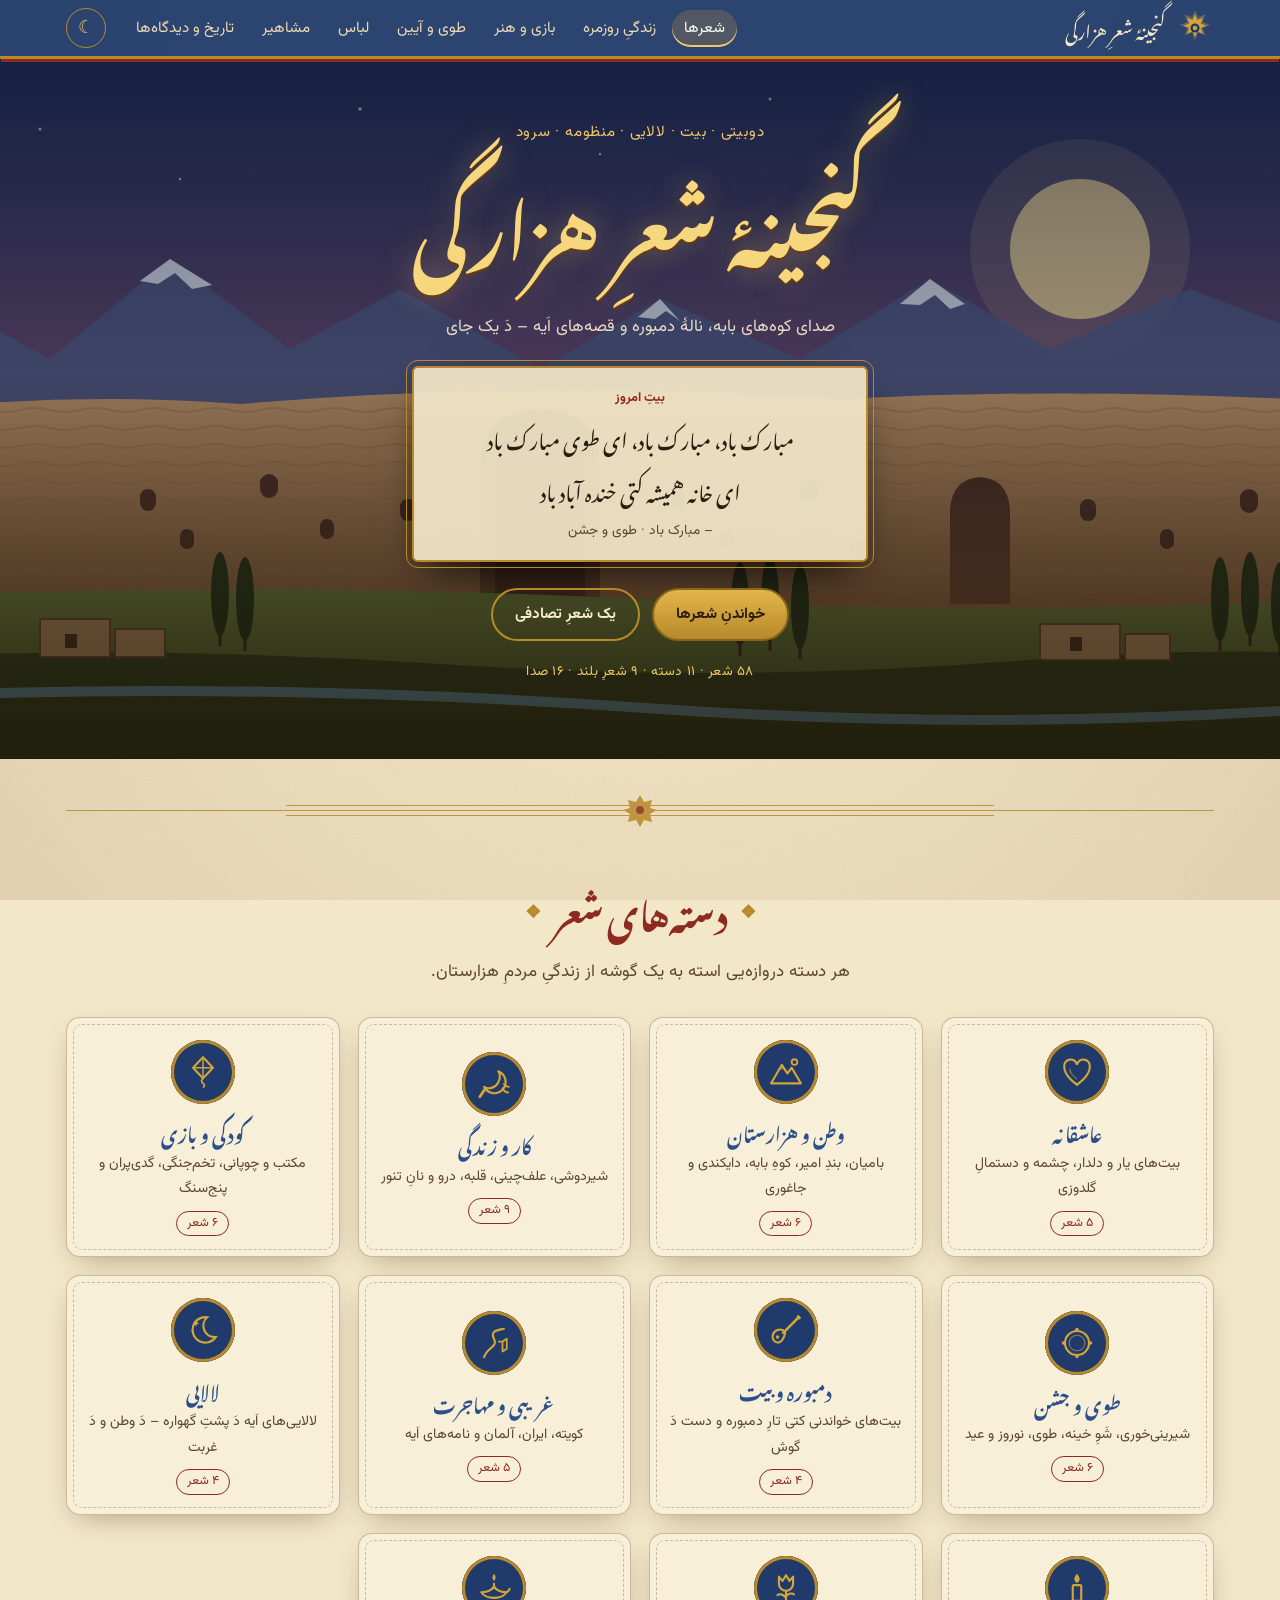
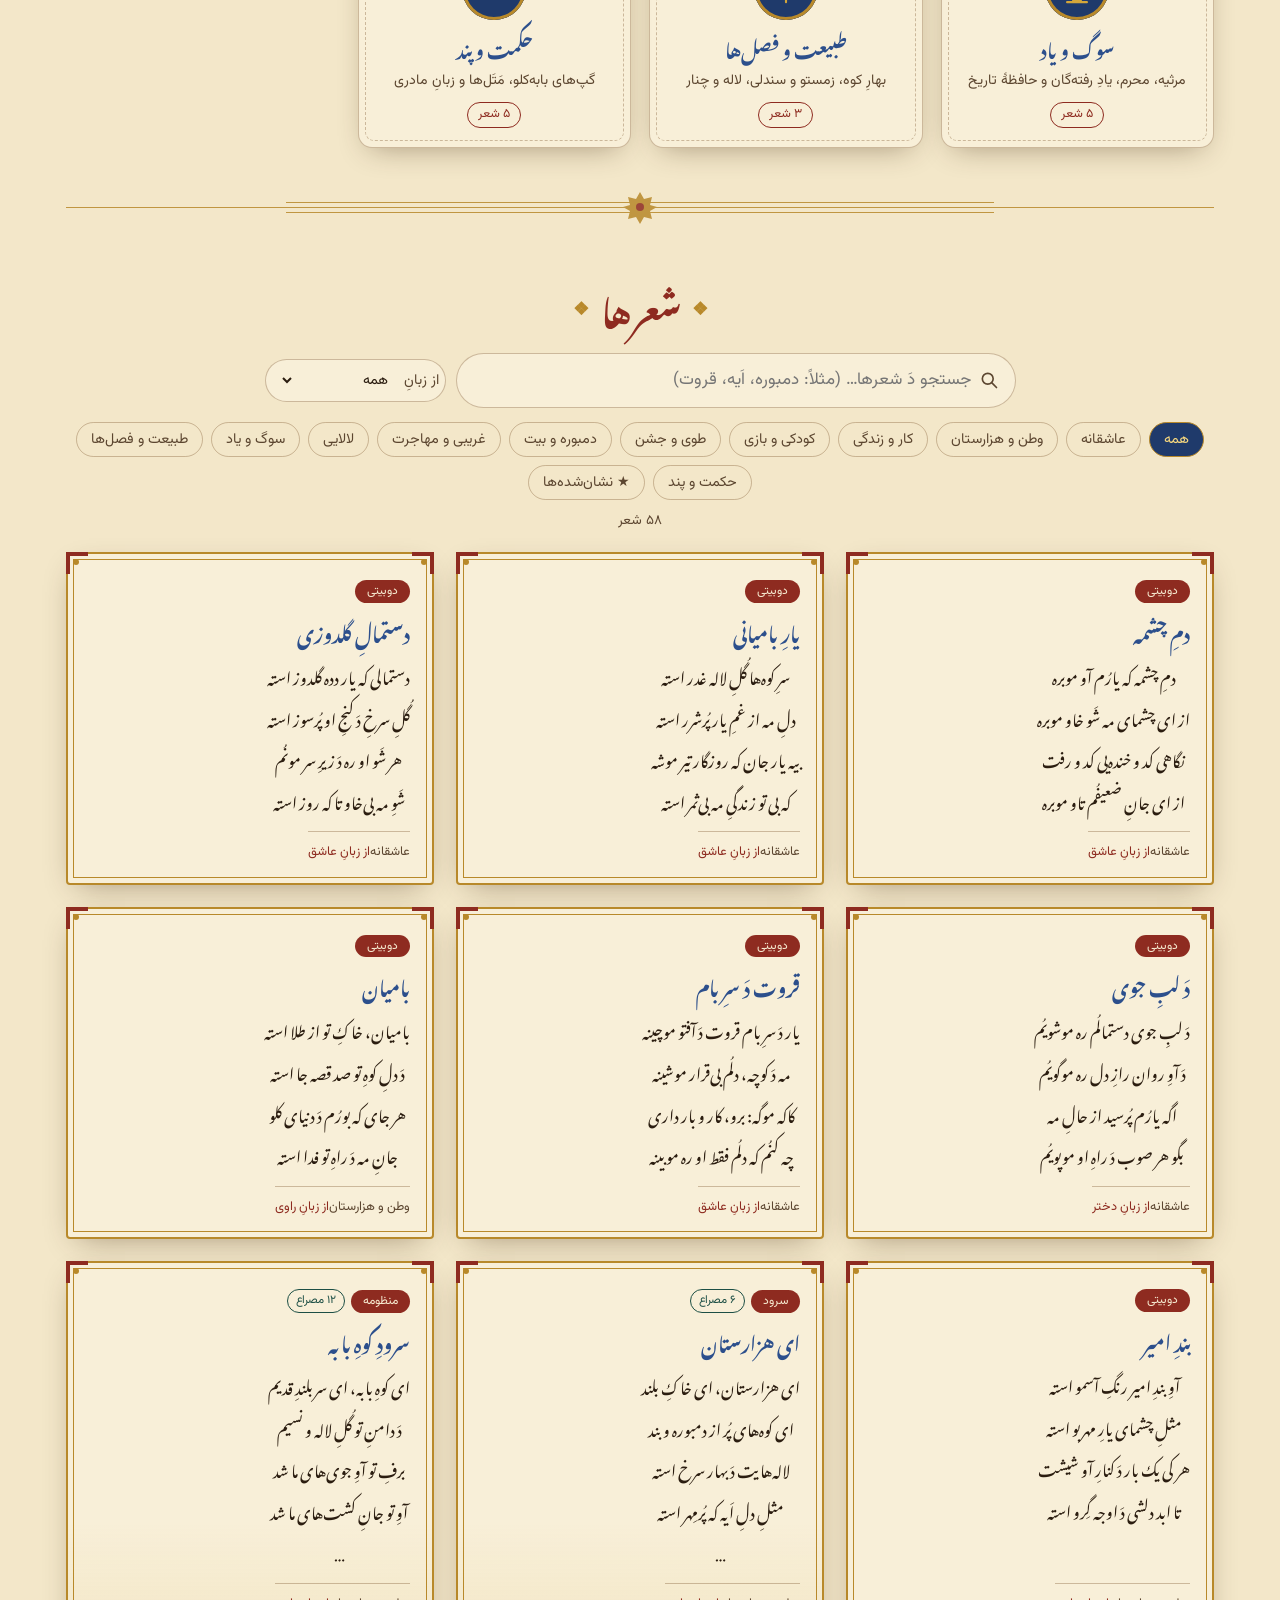
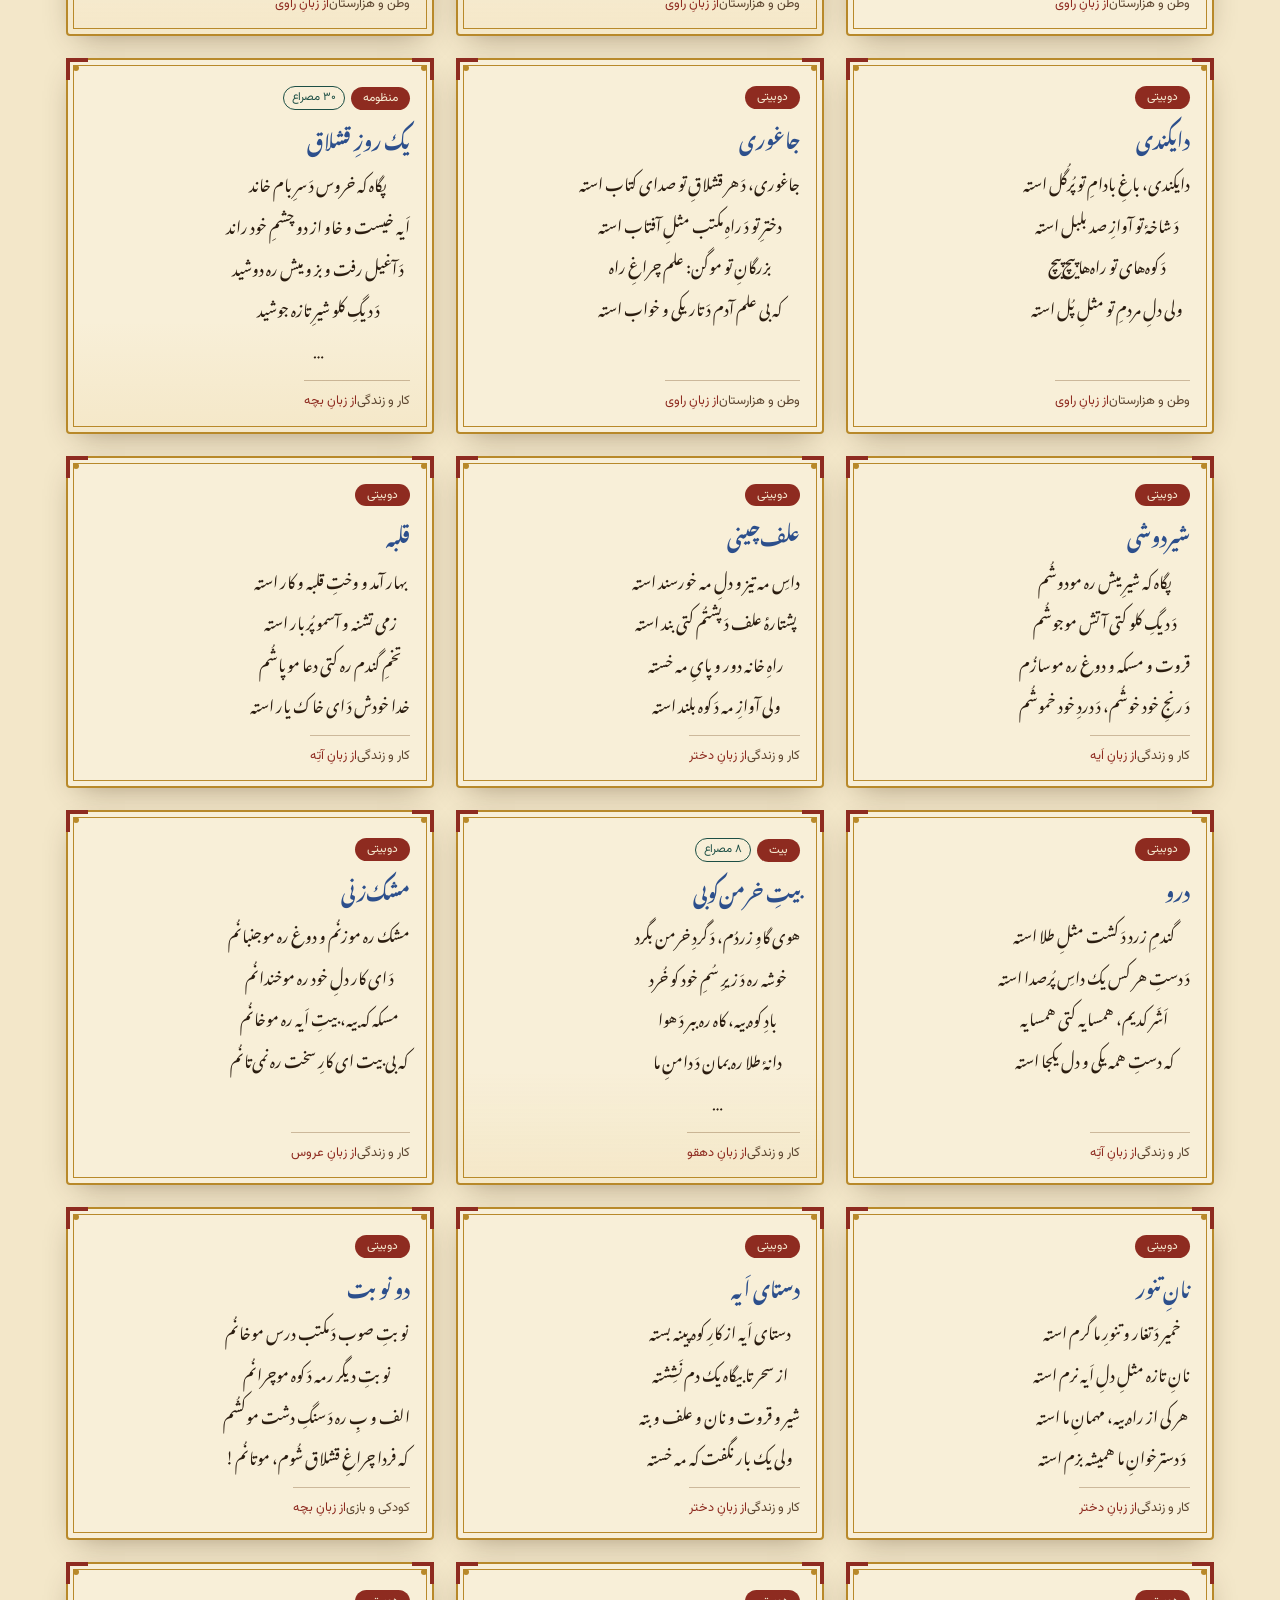
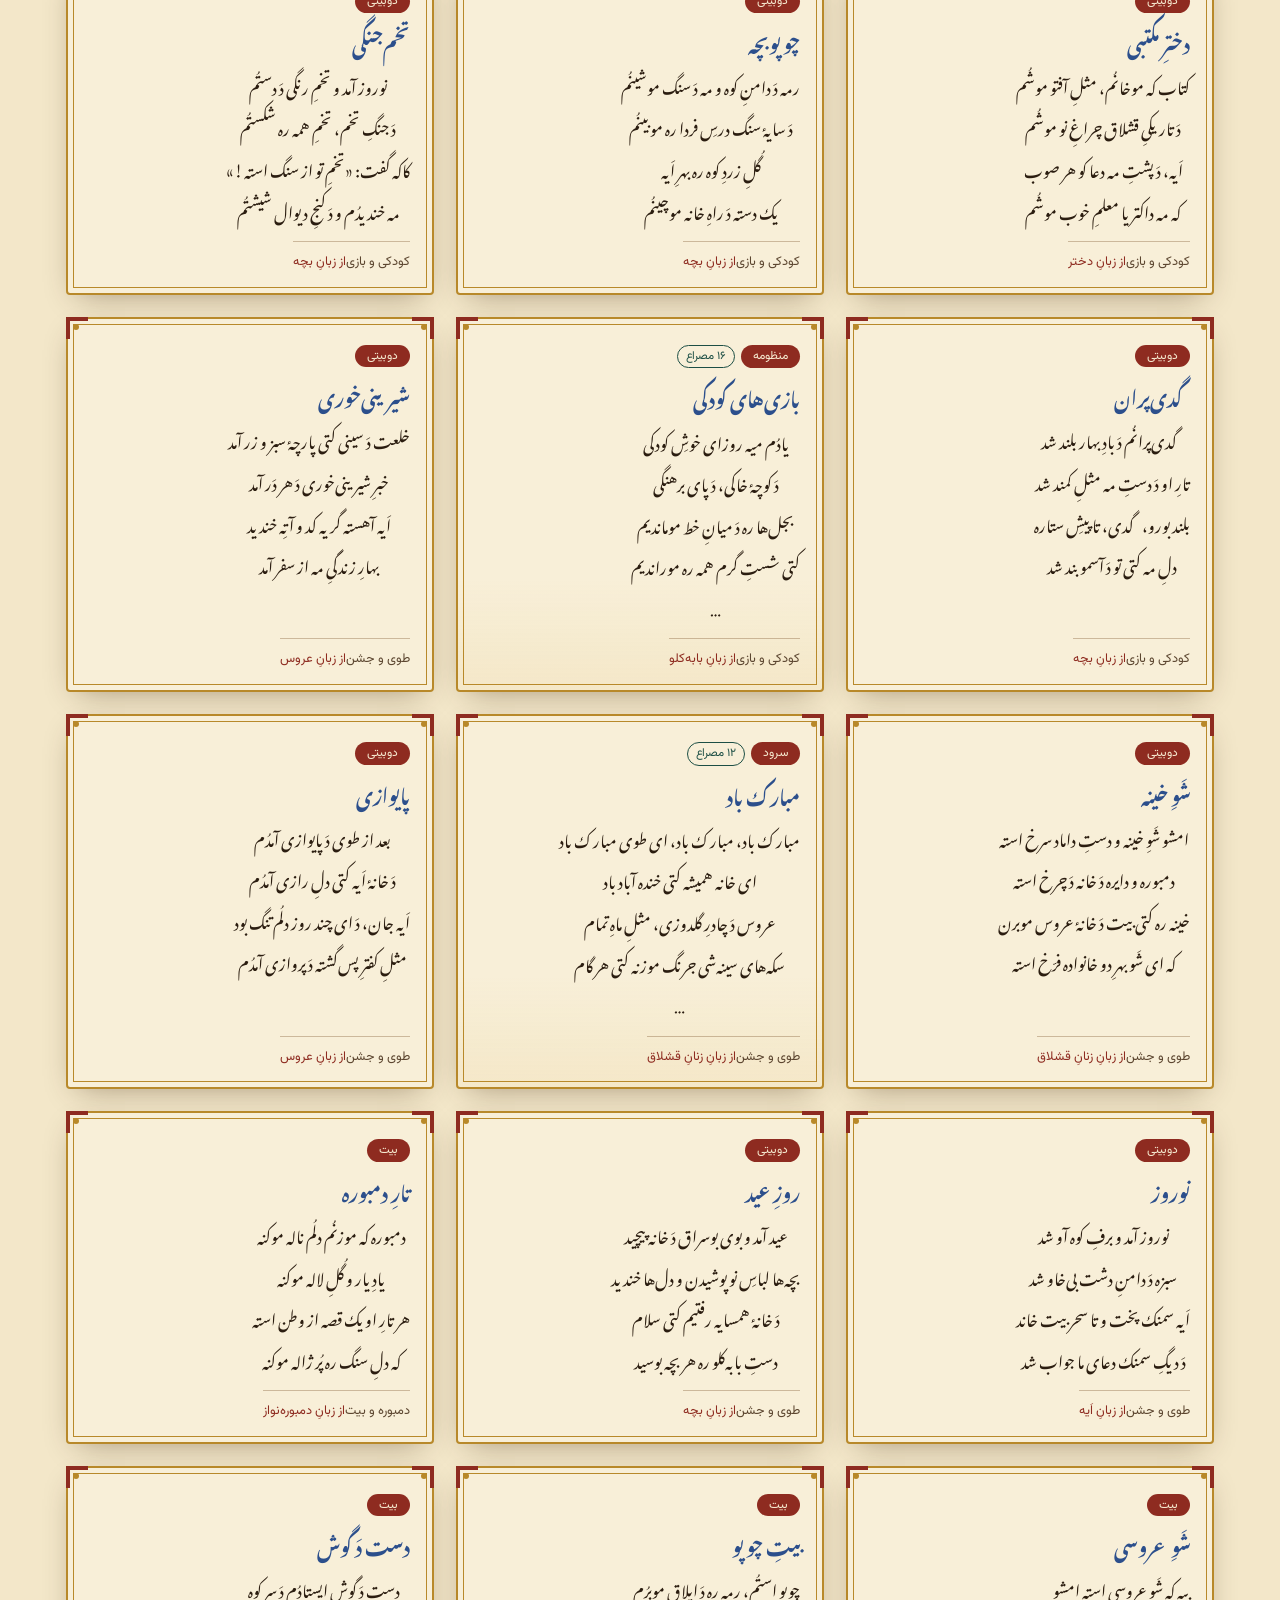
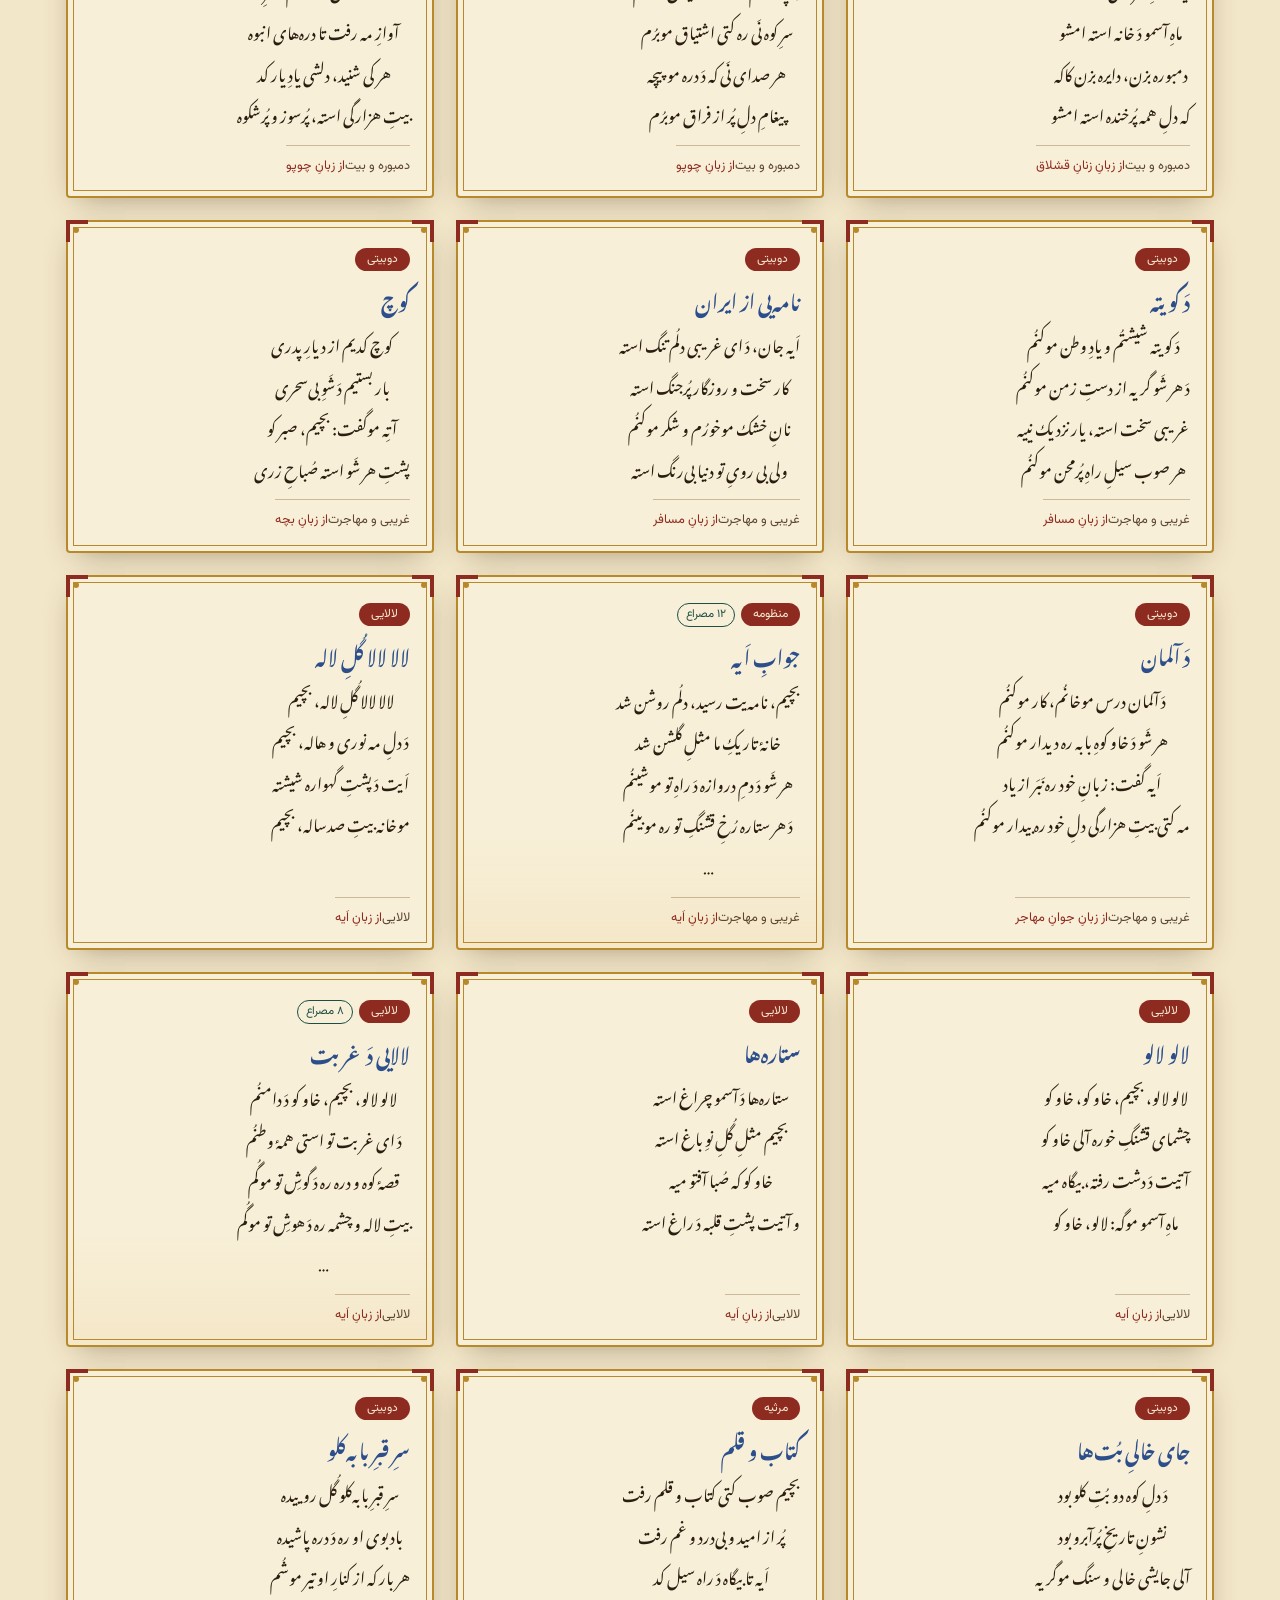
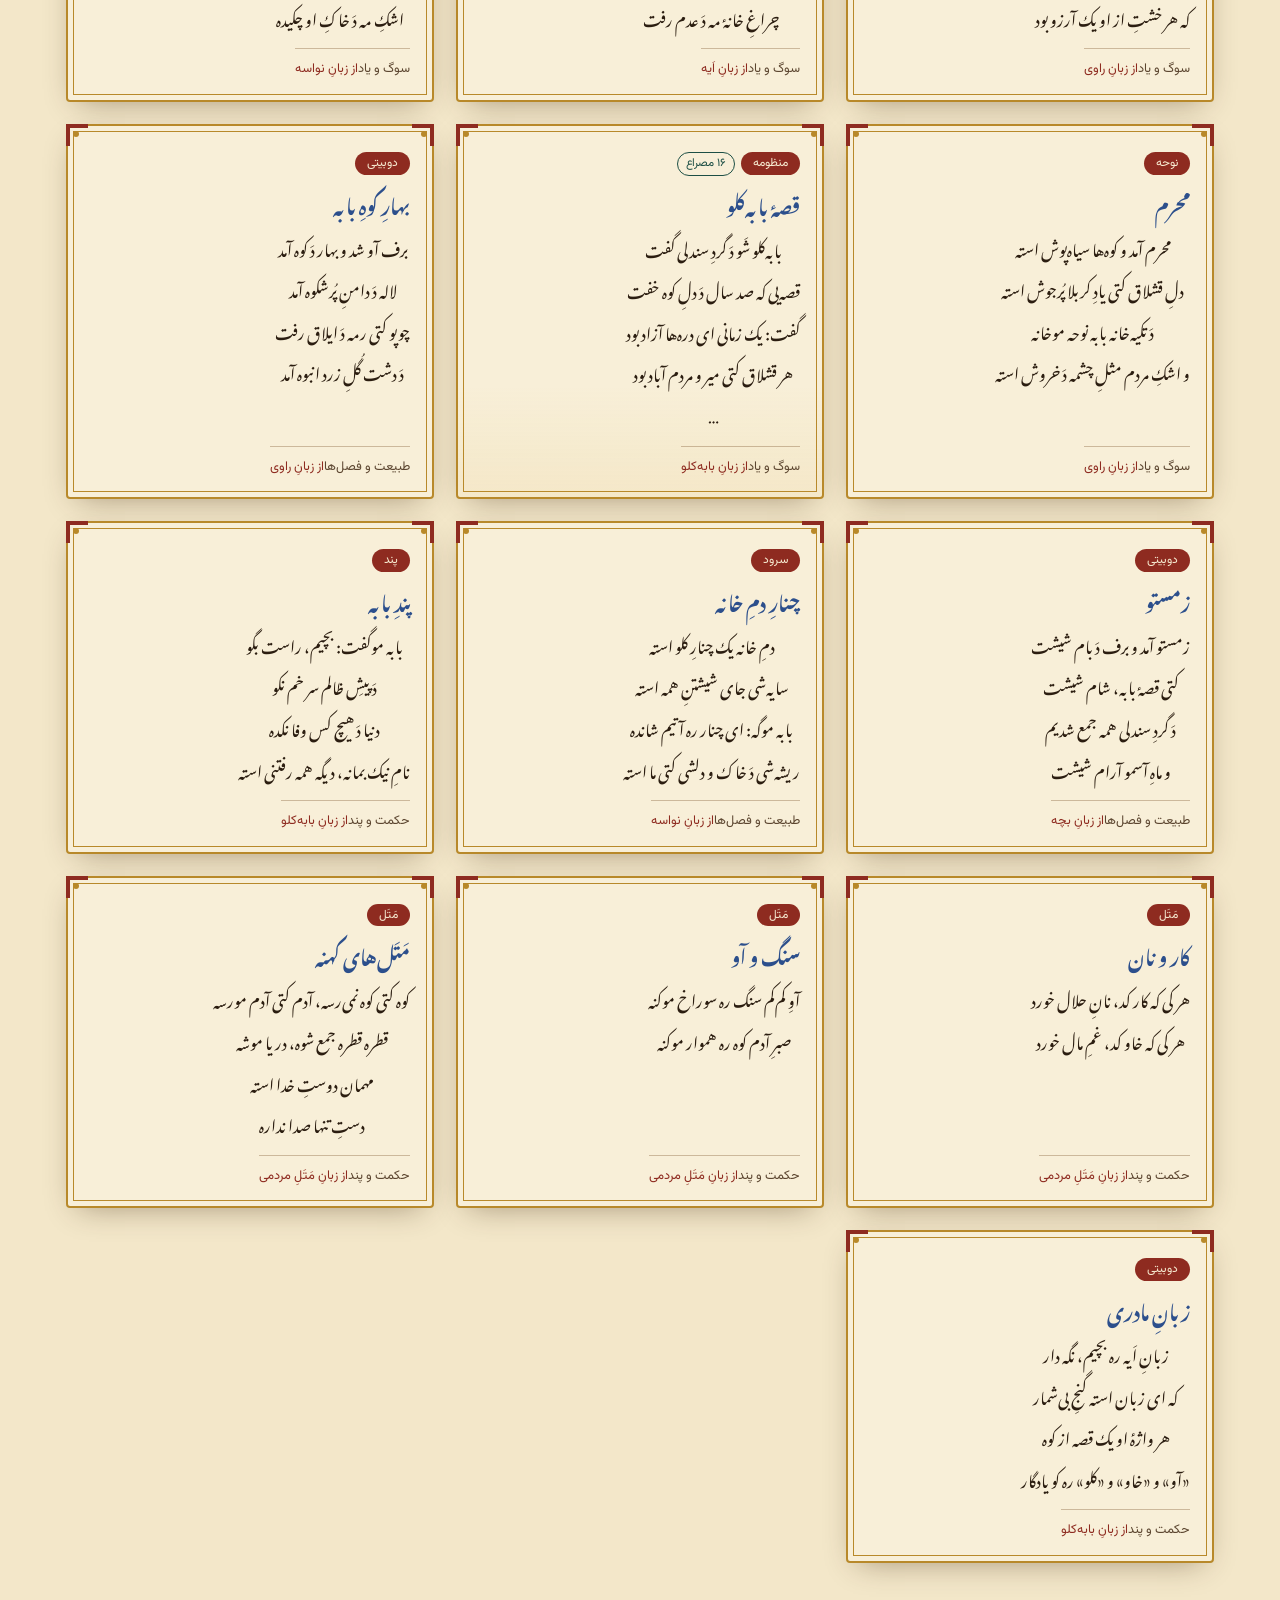
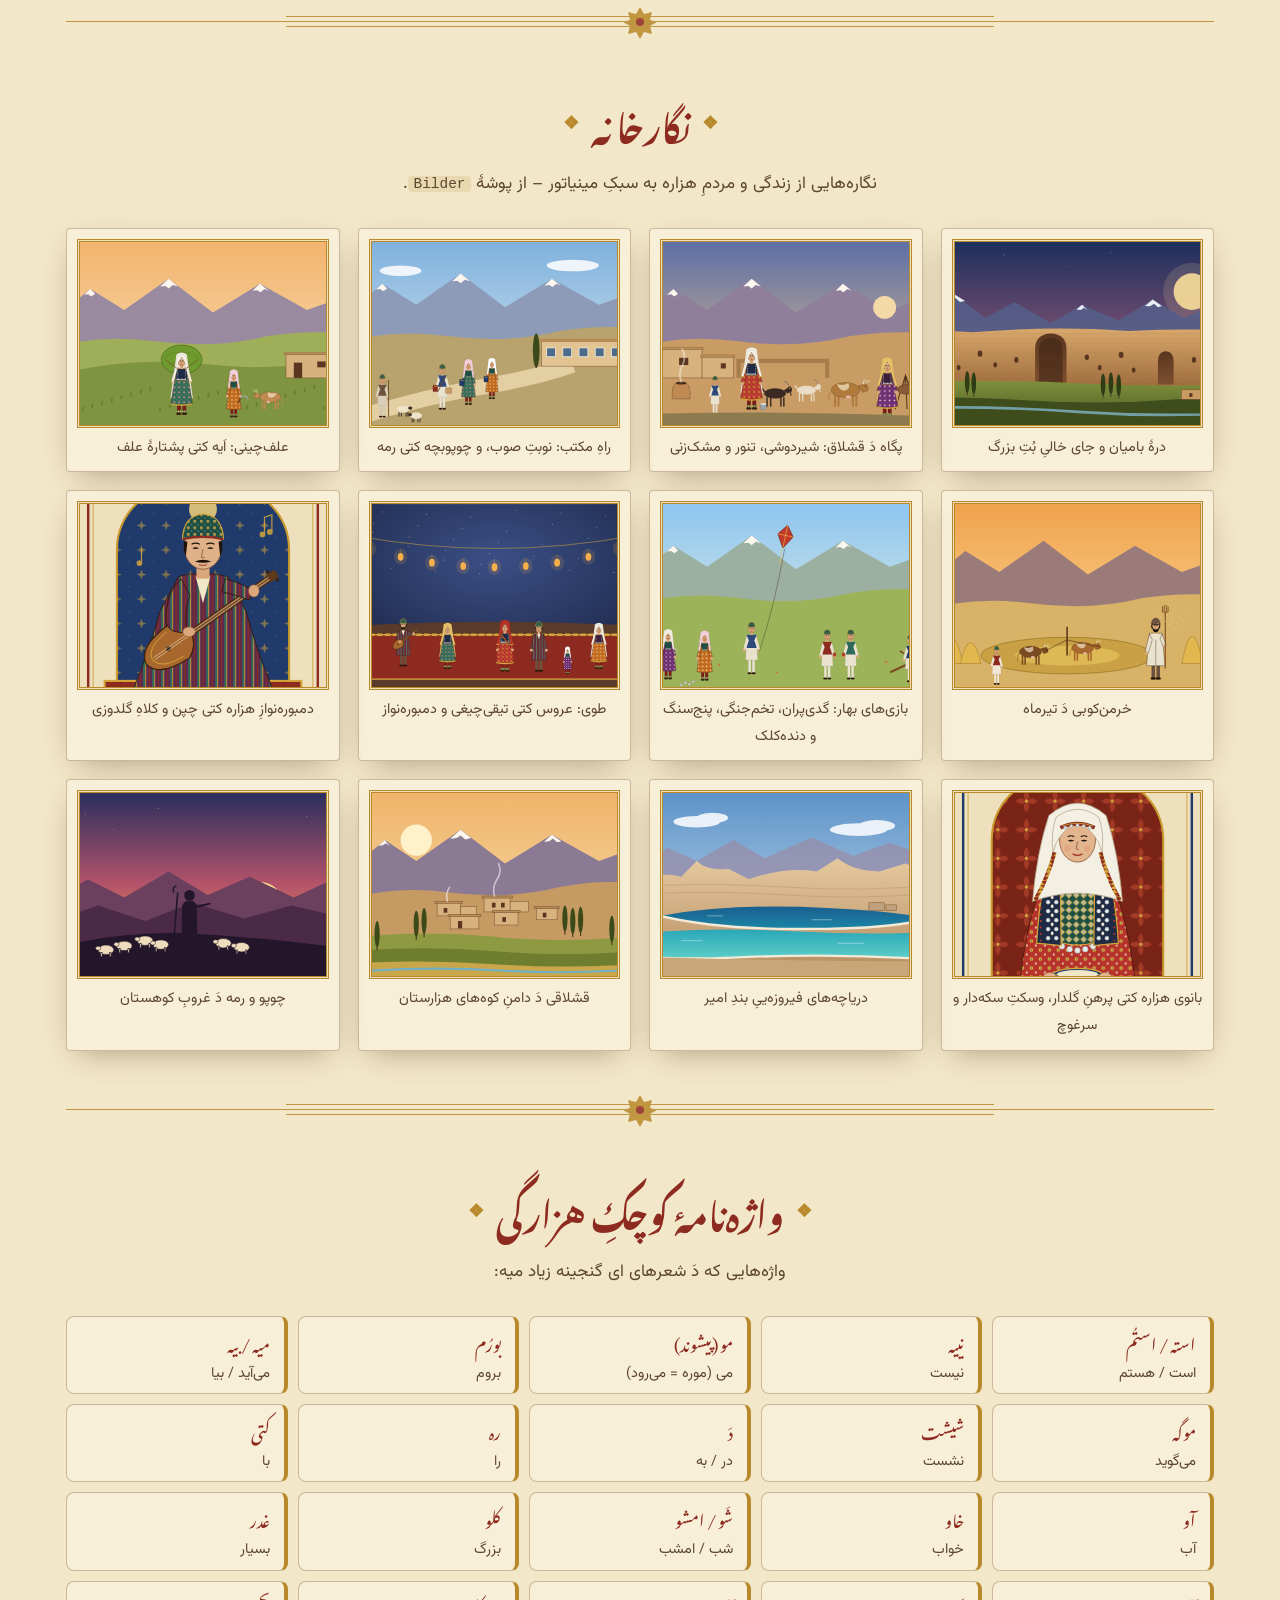
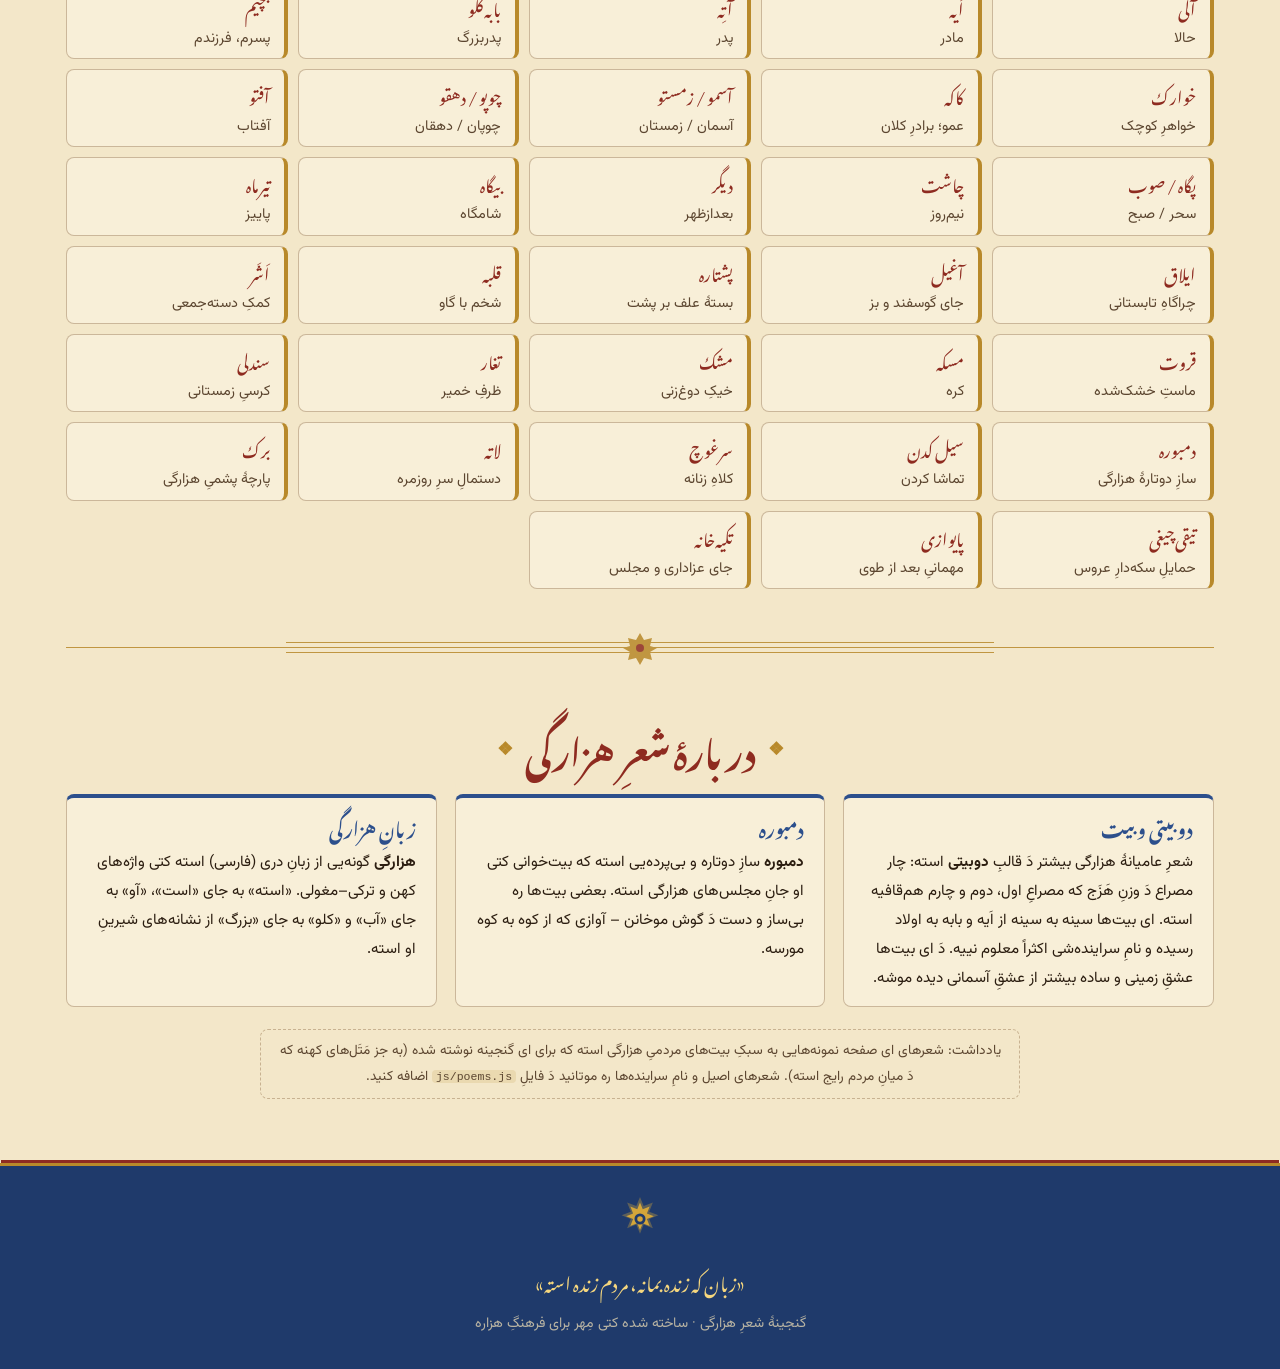
==== commit 7c425087: "Alltag, Spiele, Hochzeit, Kleidung, Persönlichkeiten und Geschichte ergänzen - 35 neue Gedichte (ins" ====
--- a/hazaragi/index.html
+++ b/hazaragi/index.html
@@ -4,7 +4,7 @@
   <meta charset="utf-8">
   <meta name="viewport" content="width=device-width, initial-scale=1">
   <title>گنجینهٔ شعرِ هزارگی</title>
-  <meta name="description" content="دوبیتی، بیت، لالایی و سرودهای هزارگی – به زبانِ دری (هزارگی)">
+  <meta name="description" content="دوبیتی، بیت، لالایی و سرودهای هزارگی – کتی زندگیِ روزمره، رسم‌ها، لباس و مشاهیرِ هزاره">
   <link rel="icon" href="data:image/svg+xml,%3Csvg xmlns='http://www.w3.org/2000/svg' viewBox='0 0 64 64'%3E%3Crect width='64' height='64' rx='12' fill='%231f3a6b'/%3E%3Cpath d='M32 6l6 14 15-4-4 15 14 6-14 6 4 15-15-4-6 14-6-14-15 4 4-15L1 37l14-6-4-15 15 4z' fill='%23d4a63a'/%3E%3C/svg%3E">
   <link rel="stylesheet" href="fonts/fonts.css">
   <link rel="stylesheet" href="css/style.css">
@@ -25,111 +25,229 @@
     <symbol id="i-candle" viewBox="0 0 48 48"><rect x="18" y="20" width="12" height="22" rx="2" fill="none" stroke="currentColor" stroke-width="3"/><path d="M24 4c5 6 5 10 0 13-5-3-5-7 0-13z" fill="currentColor"/><path d="M10 44h28" stroke="currentColor" stroke-width="3" stroke-linecap="round"/></symbol>
     <symbol id="i-tulip" viewBox="0 0 48 48"><path d="M14 8l5 6 5-8 5 8 5-6v10a10 10 0 0 1-20 0z" fill="none" stroke="currentColor" stroke-width="3" stroke-linejoin="round"/><path d="M24 28v16M24 38c-4-6-10-6-12-4M24 36c4-5 9-5 11-3" fill="none" stroke="currentColor" stroke-width="3" stroke-linecap="round"/></symbol>
     <symbol id="i-lamp" viewBox="0 0 48 48"><path d="M6 30c8 0 14-2 18-8 4 6 10 8 18 8-4 6-10 8-18 8S10 36 6 30z" fill="none" stroke="currentColor" stroke-width="3" stroke-linejoin="round"/><path d="M42 30c2-2 4-2 4-5M24 22v-4" fill="none" stroke="currentColor" stroke-width="3" stroke-linecap="round"/><path d="M24 4c3 4 3 7 0 10-3-3-3-6 0-10z" fill="currentColor"/></symbol>
+    <symbol id="i-sickle" viewBox="0 0 48 48"><path d="M30 6a16 16 0 1 1-20 22c6 4 16 2 20-6s2-14 0-16z" fill="none" stroke="currentColor" stroke-width="3" stroke-linejoin="round"/><path d="M12 30L4 42" stroke="currentColor" stroke-width="4" stroke-linecap="round"/><path d="M36 30c2 4 6 6 8 6M38 24c2 3 5 4 7 4" stroke="currentColor" stroke-width="2.5" fill="none" stroke-linecap="round"/></symbol>
+    <symbol id="i-kite" viewBox="0 0 48 48"><path d="M24 3L38 18 24 33 10 18z" fill="none" stroke="currentColor" stroke-width="3" stroke-linejoin="round"/><path d="M24 3v30M10 18h28" stroke="currentColor" stroke-width="2"/><path d="M24 33q-4 4 0 7t0 6" fill="none" stroke="currentColor" stroke-width="2.5"/></symbol>
+    <symbol id="i-drum" viewBox="0 0 48 48"><circle cx="24" cy="24" r="17" fill="none" stroke="currentColor" stroke-width="3"/><circle cx="24" cy="24" r="11" fill="none" stroke="currentColor" stroke-width="1.5" opacity=".6"/><g fill="currentColor"><circle cx="24" cy="5" r="2.5"/><circle cx="24" cy="43" r="2.5"/><circle cx="5" cy="24" r="2.5"/><circle cx="43" cy="24" r="2.5"/></g></symbol>
     <symbol id="i-star" viewBox="0 0 24 24"><path d="M12 2l2.9 6.3 6.9.7-5.2 4.6 1.5 6.8L12 17l-6.1 3.4 1.5-6.8L2.2 9l6.9-.7z"/></symbol>
     <symbol id="i-search" viewBox="0 0 24 24"><circle cx="10.5" cy="10.5" r="6.5" fill="none" stroke="currentColor" stroke-width="2"/><path d="M15.5 15.5L21 21" stroke="currentColor" stroke-width="2" stroke-linecap="round"/></symbol>
   </svg>
 
   <header class="topbar">
     <div class="topbar__inner">
-      <a href="#" class="brand" data-nav="home">
+      <a href="#" class="brand">
         <svg class="brand__mark"><use href="#i-shamsa"/></svg>
         <span class="brand__name">گنجینهٔ شعرِ هزارگی</span>
       </a>
-      <nav class="nav" aria-label="فهرستِ اصلی">
-        <a href="#dasta">دسته‌ها</a>
-        <a href="#ashar">شعرها</a>
-        <a href="#negarkhana">نگارخانه</a>
-        <a href="#wazhanama">واژه‌نامه</a>
-        <a href="#darbara">دربارهٔ ما</a>
+      <nav class="nav" id="nav" aria-label="فهرستِ اصلی">
+        <a href="#ashar" data-view="home">شعرها</a>
+        <a href="#zendagi" data-view="zendagi">زندگیِ روزمره</a>
+        <a href="#bazi" data-view="bazi">بازی و هنر</a>
+        <a href="#rasm" data-view="rasm">طوی و آیین</a>
+        <a href="#lebas" data-view="lebas">لباس</a>
+        <a href="#mashahir" data-view="mashahir">مشاهیر</a>
+        <a href="#tarikh" data-view="tarikh">تاریخ و دیدگاه‌ها</a>
       </nav>
       <button class="iconbtn" id="themeBtn" type="button" aria-label="تغییرِ روز و شب" title="روز / شب">☾</button>
     </div>
   </header>
 
-  <section class="hero">
-    <div class="hero__img" role="img" aria-label="درهٔ بامیان"></div>
-    <div class="hero__content">
-      <p class="hero__kicker">دوبیتی · بیت · لالایی · سرود</p>
-      <h1 class="hero__title">گنجینهٔ شعرِ هزارگی</h1>
-      <p class="hero__sub">صدای کوه‌های بابه، نالهٔ دمبوره و قصه‌های اَیه – دَ یک جای</p>
-      <figure class="daily" id="daily" tabindex="0" role="button" aria-label="بازکردنِ شعرِ روز">
-        <figcaption>بیتِ امروز</figcaption>
-        <blockquote id="dailyText"></blockquote>
-        <span class="daily__title" id="dailyTitle"></span>
-      </figure>
-      <div class="hero__actions">
-        <a class="btn btn--gold" href="#ashar">خواندنِ شعرها</a>
-        <button class="btn btn--ghost" id="randomBtn" type="button">یک شعرِ تصادفی</button>
-      </div>
-    </div>
-  </section>
-
-  <main>
-    <div class="ornament" aria-hidden="true"></div>
-
-    <section id="dasta" class="section">
-      <h2 class="section__title"><span>دسته‌های شعر</span></h2>
-      <p class="section__lead">هر دسته دروازه‌یی استه به یک گوشه از زندگیِ مردمِ هزارستان.</p>
-      <div class="cats" id="cats"></div>
+  <!-- ═════════ خانه: شعرها ═════════ -->
+  <div class="view" id="view-home">
+    <section class="hero">
+      <div class="hero__img" role="img" aria-label="درهٔ بامیان"></div>
+      <div class="hero__content">
+        <p class="hero__kicker">دوبیتی · بیت · لالایی · منظومه · سرود</p>
+        <h1 class="hero__title">گنجینهٔ شعرِ هزارگی</h1>
+        <p class="hero__sub">صدای کوه‌های بابه، نالهٔ دمبوره و قصه‌های اَیه – دَ یک جای</p>
+        <figure class="daily" id="daily" tabindex="0" role="button" aria-label="بازکردنِ شعرِ روز">
+          <figcaption>بیتِ امروز</figcaption>
+          <blockquote id="dailyText"></blockquote>
+          <span class="daily__title" id="dailyTitle"></span>
+        </figure>
+        <div class="hero__actions">
+          <a class="btn btn--gold" href="#ashar">خواندنِ شعرها</a>
+          <button class="btn btn--ghost" id="randomBtn" type="button">یک شعرِ تصادفی</button>
+        </div>
+        <p class="hero__stats" id="stats"></p>
+      </div>
     </section>
 
-    <div class="ornament" aria-hidden="true"></div>
-
-    <section id="ashar" class="section">
-      <h2 class="section__title"><span>شعرها</span></h2>
-      <div class="toolbar">
-        <label class="search">
-          <svg><use href="#i-search"/></svg>
-          <input type="search" id="q" placeholder="جستجو دَ شعرها… (مثلاً: دمبوره، اَیه، بامیان)" autocomplete="off">
-        </label>
-        <div class="chips" id="chips" role="tablist" aria-label="فیلترِ دسته"></div>
-      </div>
-      <p class="count" id="count" aria-live="polite"></p>
-      <div class="poems" id="poems"></div>
-    </section>
-
-    <div class="ornament" aria-hidden="true"></div>
-
-    <section id="negarkhana" class="section">
-      <h2 class="section__title"><span>نگارخانه</span></h2>
-      <p class="section__lead">نگاره‌هایی از مردم و سرزمینِ هزاره به سبکِ مینیاتور – از پوشهٔ <code>Bilder</code>.</p>
-      <div class="gallery" id="gallery"></div>
-    </section>
-
-    <div class="ornament" aria-hidden="true"></div>
-
-    <section id="wazhanama" class="section">
-      <h2 class="section__title"><span>واژه‌نامهٔ کوچکِ هزارگی</span></h2>
-      <p class="section__lead">چند واژه که دَ شعرهای ای گنجینه زیاد میه:</p>
-      <dl class="glossary" id="glossary"></dl>
-    </section>
-
-    <div class="ornament" aria-hidden="true"></div>
-
-    <section id="darbara" class="section about">
-      <h2 class="section__title"><span>دربارهٔ شعرِ هزارگی</span></h2>
-      <div class="about__grid">
-        <article class="panel">
-          <h3>دوبیتی و بیت</h3>
-          <p>شعرِ عامیانهٔ هزارگی بیشتر دَ قالبِ <strong>دوبیتی</strong> استه: چار مصراع دَ وزنِ هَزَج که مصراعِ اول، دوم و چارم هم‌قافیه استه. ای بیت‌ها سینه به سینه از اَیه و بابه به اولاد رسیده و نام سراینده‌شی اکثراً معلوم نییه.</p>
-        </article>
-        <article class="panel">
-          <h3>دمبوره</h3>
-          <p><strong>دمبوره</strong> سازِ دوتاره و بی‌پرده‌یی استه که بیت‌خوانی کتی او جانِ مجلس‌های هزارگی استه. بعضی بیت‌ها ره بی‌ساز و دست دَ گوش موخوانن – آوازی که از کوه به کوه مورسه.</p>
-        </article>
-        <article class="panel">
-          <h3>زبانِ هزارگی</h3>
-          <p><strong>هزارگی</strong> گونه‌یی از زبانِ دری (فارسی) استه کتی واژه‌های کهن و ترکی–مغولی. «استه» به جای «است»، «آو» به جای «آب» و «کلو» به جای «بزرگ» از نشانه‌های شیرینِ او استه.</p>
-        </article>
-      </div>
-      <p class="notice">یادداشت: شعرهای ای صفحه نمونه‌هایی به سبکِ بیت‌های مردمیِ هزارگی استه که برای آغازِ گنجینه نوشته شده. شعرهای اصیل و نام سراینده‌ها ره موتانید دَ فایلِ <code>js/poems.js</code> اضافه کنید.</p>
-    </section>
-  </main>
+    <main>
+      <div class="ornament" aria-hidden="true"></div>
+      <section id="dasta" class="section">
+        <h2 class="section__title"><span>دسته‌های شعر</span></h2>
+        <p class="section__lead">هر دسته دروازه‌یی استه به یک گوشه از زندگیِ مردمِ هزارستان.</p>
+        <div class="cats" id="cats"></div>
+      </section>
+
+      <div class="ornament" aria-hidden="true"></div>
+      <section id="ashar" class="section">
+        <h2 class="section__title"><span>شعرها</span></h2>
+        <div class="toolbar">
+          <div class="toolbar__row">
+            <label class="search">
+              <svg><use href="#i-search"/></svg>
+              <input type="search" id="q" placeholder="جستجو دَ شعرها… (مثلاً: دمبوره، اَیه، قروت)" autocomplete="off">
+            </label>
+            <label class="voice">
+              <span>از زبانِ</span>
+              <select id="voice"></select>
+            </label>
+          </div>
+          <div class="chips" id="chips" role="tablist" aria-label="فیلترِ دسته"></div>
+        </div>
+        <p class="count" id="count" aria-live="polite"></p>
+        <div class="poems" id="poems"></div>
+      </section>
+
+      <div class="ornament" aria-hidden="true"></div>
+      <section id="negarkhana" class="section">
+        <h2 class="section__title"><span>نگارخانه</span></h2>
+        <p class="section__lead">نگاره‌هایی از زندگی و مردمِ هزاره به سبکِ مینیاتور – از پوشهٔ <code>Bilder</code>.</p>
+        <div class="gallery" id="gallery"></div>
+      </section>
+
+      <div class="ornament" aria-hidden="true"></div>
+      <section id="wazhanama" class="section">
+        <h2 class="section__title"><span>واژه‌نامهٔ کوچکِ هزارگی</span></h2>
+        <p class="section__lead">واژه‌هایی که دَ شعرهای ای گنجینه زیاد میه:</p>
+        <dl class="glossary" id="glossary"></dl>
+      </section>
+
+      <div class="ornament" aria-hidden="true"></div>
+      <section id="darbara" class="section about">
+        <h2 class="section__title"><span>دربارهٔ شعرِ هزارگی</span></h2>
+        <div class="about__grid">
+          <article class="panel">
+            <h3>دوبیتی و بیت</h3>
+            <p>شعرِ عامیانهٔ هزارگی بیشتر دَ قالبِ <strong>دوبیتی</strong> استه: چار مصراع دَ وزنِ هَزَج که مصراعِ اول، دوم و چارم هم‌قافیه استه. ای بیت‌ها سینه به سینه از اَیه و بابه به اولاد رسیده و نامِ سراینده‌شی اکثراً معلوم نییه. دَ ای بیت‌ها عشقِ زمینی و ساده بیشتر از عشقِ آسمانی دیده موشه.</p>
+          </article>
+          <article class="panel">
+            <h3>دمبوره</h3>
+            <p><strong>دمبوره</strong> سازِ دوتاره و بی‌پرده‌یی استه که بیت‌خوانی کتی او جانِ مجلس‌های هزارگی استه. بعضی بیت‌ها ره بی‌ساز و دست دَ گوش موخانن – آوازی که از کوه به کوه مورسه.</p>
+          </article>
+          <article class="panel">
+            <h3>زبانِ هزارگی</h3>
+            <p><strong>هزارگی</strong> گونه‌یی از زبانِ دری (فارسی) استه کتی واژه‌های کهن و ترکی–مغولی. «استه» به جای «است»، «آو» به جای «آب» و «کلو» به جای «بزرگ» از نشانه‌های شیرینِ او استه.</p>
+          </article>
+        </div>
+        <p class="notice">یادداشت: شعرهای ای صفحه نمونه‌هایی به سبکِ بیت‌های مردمیِ هزارگی استه که برای ای گنجینه نوشته شده (به جز مَتَل‌های کهنه که دَ میانِ مردم رایج استه). شعرهای اصیل و نامِ سراینده‌ها ره موتانید دَ فایلِ <code>js/poems.js</code> اضافه کنید.</p>
+      </section>
+    </main>
+  </div>
+
+  <!-- ═════════ زندگیِ روزمره ═════════ -->
+  <div class="view" id="view-zendagi" hidden>
+    <header class="banner" style="background-image:url('Bilder/shir-doshi.svg')">
+      <div class="banner__in"><p class="banner__kicker">از پگاه تا شَو</p><h1>زندگیِ روزمره دَ قشلاق</h1>
+      <p>یک روزِ خانوادهٔ هزاره دَ کوهستان: اَیه کتی شیر و تنور، بچه‌ها میانِ مکتب و رمه، آتِه دَ کشت و خرمن.</p></div>
+    </header>
+    <main class="section">
+      <h2 class="section__title"><span>یک روز</span></h2>
+      <ol class="timeline" id="dayline"></ol>
+      <div class="ornament" aria-hidden="true"></div>
+      <h2 class="section__title"><span>چار فصل</span></h2>
+      <div class="seasons" id="seasons"></div>
+      <div class="ornament" aria-hidden="true"></div>
+      <h2 class="section__title"><span>دسترخوانِ هزارگی</span></h2>
+      <p class="section__lead">خوراکِ روزانه ساده و از کشت و رمه استه؛ برای مهمان و جشن خوراکِ خاص پخته موشه.</p>
+      <div class="foods" id="foods"></div>
+    </main>
+  </div>
+
+  <!-- ═════════ بازی و هنر ═════════ -->
+  <div class="view" id="view-bazi" hidden>
+    <header class="banner" style="background-image:url('Bilder/bazi.svg')">
+      <div class="banner__in"><p class="banner__kicker">کودکی، سرگرمی و دست‌هنر</p><h1>بازی‌ها و هنرهای مردمی</h1>
+      <p>از بجل و تشله تا گدی‌پران و تخم‌جنگی؛ از برک‌بافی و سوزن‌دوزی تا دمبوره و قصه.</p></div>
+    </header>
+    <main class="section">
+      <h2 class="section__title"><span>بازی‌ها</span></h2>
+      <div class="cards" id="games"></div>
+      <div class="ornament" aria-hidden="true"></div>
+      <h2 class="section__title"><span>سرگرمی و دست‌هنر</span></h2>
+      <div class="cards cards--plain" id="crafts"></div>
+    </main>
+  </div>
+
+  <!-- ═════════ طوی و آیین ═════════ -->
+  <div class="view" id="view-rasm" hidden>
+    <header class="banner" style="background-image:url('Bilder/tuy.svg')">
+      <div class="banner__in"><p class="banner__kicker">طوی، نوروز، عید و محرم</p><h1>طوی و آیین‌ها</h1>
+      <p>مرحله‌های طویِ هزارگی از خواستگاری تا پایوازی، و آیین‌هایی که سالِ قشلاق ره رنگ موته.</p></div>
+    </header>
+    <main class="section">
+      <h2 class="section__title"><span>مرحله‌های طوی</span></h2>
+      <p class="section__lead">رسم‌ها از دره‌یی به درهٔ دیگه فرق داره؛ ای ترتیب رایج‌ترینِ اونا استه.</p>
+      <ol class="steps" id="wedding"></ol>
+      <div class="ornament" aria-hidden="true"></div>
+      <h2 class="section__title"><span>آیین‌ها و جشن‌ها</span></h2>
+      <div class="cards" id="ceremonies"></div>
+    </main>
+  </div>
+
+  <!-- ═════════ لباس ═════════ -->
+  <div class="view" id="view-lebas" hidden>
+    <header class="banner" style="background-image:url('Bilder/alaf.svg')">
+      <div class="banner__in"><p class="banner__kicker">پرهن، وسکت، سرغوچ، چپن و برک</p><h1>لباسِ هزارگی</h1>
+      <p>لباسی که کتی سوزن، سکه و رنگ قصهٔ خانواده و قشلاق ره موگه.</p></div>
+    </header>
+    <main class="section">
+      <div class="dress">
+        <section class="dress__col">
+          <figure class="dress__fig"><img src="Bilder/madar.svg" alt="بانوی هزاره کتی پرهنِ گلدار، وسکتِ سکه‌دار، سرغوچ و چادر"></figure>
+          <h2 class="dress__h">لباسِ زنانه</h2>
+          <dl class="defs" id="dressW"></dl>
+        </section>
+        <section class="dress__col">
+          <figure class="dress__fig"><img src="Bilder/dambura-nawaz.svg" alt="مردِ هزاره کتی چپنِ راه‌راه و کلاهِ گلدوزی"></figure>
+          <h2 class="dress__h">لباسِ مردانه</h2>
+          <dl class="defs" id="dressM"></dl>
+        </section>
+      </div>
+      <div class="ornament" aria-hidden="true"></div>
+      <h2 class="section__title"><span>هنرِ سوزن</span></h2>
+      <p class="section__lead">شیوه‌های دوخت و آرایش که دَ لباسِ هزارگی نام برده موشه:</p>
+      <div class="chips chips--static" id="stitches"></div>
+      <p class="section__lead"><button type="button" class="linkbtn" data-poem="sorud-e-tuy">سرودِ طوی ره بخانید ←</button></p>
+    </main>
+  </div>
+
+  <!-- ═════════ مشاهیر ═════════ -->
+  <div class="view" id="view-mashahir" hidden>
+    <header class="banner" style="background-image:url('Bilder/chopan.svg')">
+      <div class="banner__in"><p class="banner__kicker">شاعران، تاریخ‌نگاران، هنرمندان و پیشگامان</p><h1>مشاهیرِ هزاره</h1>
+      <p>کسانی که کتی قلم، دمبوره و کارِ خود صدای هزاره ره بلند کدن – و چرا مهم استن.</p></div>
+    </header>
+    <main class="section">
+      <div class="chips" id="fields" role="tablist" aria-label="فیلترِ زمینه"></div>
+      <div class="people" id="people"></div>
+    </main>
+  </div>
+
+  <!-- ═════════ تاریخ و دیدگاه‌ها ═════════ -->
+  <div class="view" id="view-tarikh" hidden>
+    <header class="banner" style="background-image:url('Bilder/bamiyan.svg')">
+      <div class="banner__in"><p class="banner__kicker">حافظه، رنج، امید</p><h1>تاریخ و دیدگاه‌ها</h1>
+      <p>تاریخِ کوتاهِ هزارستان و زندگیِ هزاره‌ها از زبانِ زنان، کودکان، دهقانان، بزرگان و مهاجران.</p></div>
+    </header>
+    <main class="section">
+      <h2 class="section__title"><span>گاه‌شمار</span></h2>
+      <ol class="history" id="history"></ol>
+      <div class="ornament" aria-hidden="true"></div>
+      <h2 class="section__title"><span>هر دیدگاه، یک صدا</span></h2>
+      <div class="cards" id="perspectives"></div>
+      <div class="ornament" aria-hidden="true"></div>
+      <h2 class="section__title"><span>منابع</span></h2>
+      <p class="section__lead">اطلاعاتِ ای بخش‌ها از منابعِ زیر گرفته شده؛ جزئیات دَ منابع گاهی فرق داره.</p>
+      <ul class="sources" id="sources"></ul>
+    </main>
+  </div>
 
   <footer class="footer">
     <svg class="footer__mark"><use href="#i-shamsa"/></svg>
     <p>«زبان که زنده بمانه، مردم زنده استه»</p>
-    <small>گنجینهٔ شعرِ هزارگی · ساخته شده با مِهر برای فرهنگِ هزاره</small>
+    <small>گنجینهٔ شعرِ هزارگی · ساخته شده کتی مِهر برای فرهنگِ هزاره</small>
   </footer>
 
   <!-- خواننده (نسخهٔ خطی) -->
@@ -170,6 +288,7 @@
   </dialog>
 
   <script src="js/poems.js"></script>
+  <script src="js/culture.js"></script>
   <script src="js/app.js"></script>
 </body>
 </html>
--- a/hazaragi/css/style.css
+++ b/hazaragi/css/style.css
@@ -60,7 +60,7 @@
 
 /* ── نوارِ بالا ── */
 .topbar {
-  position: sticky; top: 0; z-index: 20;
+  position: sticky; top: env(safe-area-inset-top, 0px); z-index: 20;
   background: color-mix(in srgb, var(--lapis) 94%, transparent);
   backdrop-filter: blur(6px);
   border-bottom: 3px solid var(--gold);
@@ -82,7 +82,7 @@
 .topbar .iconbtn { color: #f0c868; }
 
 /* ── هیرو ── */
-.hero { position: relative; min-height: min(86vh, 760px); display: grid; place-items: center; overflow: hidden; isolation: isolate; }
+.hero { position: relative; min-height: min(78vh, 700px); display: grid; place-items: center; overflow: hidden; isolation: isolate; }
 .hero__img {
   position: absolute; inset: 0; z-index: -2;
   background: url("../Bilder/bamiyan.svg") center bottom / cover no-repeat;
@@ -282,3 +282,131 @@
 @media print {
   .topbar, .hero, .toolbar, .footer, .reader__bar, .reader__nav { display: none !important; }
 }
+
+/* ═══════════ نسخهٔ ۲: صفحه‌های فرهنگی ═══════════ */
+[hidden] { display: none !important; }
+.nav { flex-wrap: nowrap; overflow-x: auto; scrollbar-width: none; }
+.nav::-webkit-scrollbar { display: none; }
+.nav a { white-space: nowrap; }
+.nav a.is-on { background: rgba(212, 166, 58, .22); color: #fff; box-shadow: inset 0 -2px 0 #f0c868; }
+.topbar__inner { min-width: 0; }
+.nav { min-width: 0; }
+
+.hero__stats { margin: 18px 0 0; font-size: .85rem; color: #f0c868; letter-spacing: .02em; }
+
+.toolbar__row { display: flex; gap: 10px; justify-content: center; align-items: center; flex-wrap: wrap; }
+.toolbar__row .search { margin: 0; flex: 1 1 320px; }
+.voice { display: inline-flex; align-items: center; gap: 8px; font-size: .9rem; color: var(--ink-soft); background: var(--card); border: 1.5px solid var(--line); border-radius: 999px; padding: 4px 6px 4px 14px; }
+.voice select { font: inherit; color: var(--ink); background: transparent; border: 0; padding: 4px; max-width: 46vw; }
+.poem__tags { display: flex; gap: 6px; justify-content: center; align-items: center; }
+.poem__len { font-size: .72rem; color: var(--teal); border: 1px solid currentColor; border-radius: 999px; padding: 0 8px; }
+.poem--long { background-image: linear-gradient(to bottom, transparent 70%, color-mix(in srgb, var(--gold-hi) 10%, transparent)); }
+.poem__voice { color: var(--madder); }
+
+/* بنر */
+.banner { position: relative; isolation: isolate; min-height: 300px; display: grid; align-items: end; background-color: var(--lapis); background-size: cover; background-position: center 35%; color: #f6ead0; }
+.banner::before { content: ""; position: absolute; inset: 0; z-index: -1; background: linear-gradient(to top, rgba(14, 18, 36, .92) 10%, rgba(14, 18, 36, .45) 60%, rgba(14, 18, 36, .25)); }
+.banner__in { max-width: 1180px; width: 100%; margin: 0 auto; padding: 48px 16px 28px; }
+.banner__kicker { margin: 0; color: #f0c868; font-size: .9rem; }
+.banner h1 { margin: 0; font-family: var(--f-qalam); font-weight: 700; font-size: clamp(1.8rem, 5vw, 3rem); line-height: 2.1; color: #f6d77e; text-shadow: 0 2px 0 #3a200a; text-wrap: balance; }
+.banner p:last-child { margin: 0; max-width: 640px; opacity: .92; }
+.view > main.section { padding-top: 30px; }
+
+/* تکهٔ شعر */
+.snip { display: grid; gap: 2px; width: 100%; text-align: center; margin-top: 12px; padding: 10px 14px; border-radius: 6px; cursor: pointer; font: inherit;
+  color: var(--ink); background: color-mix(in srgb, var(--gold-hi) 9%, var(--card)); border: 1px solid var(--gold); border-inline-start: 4px solid var(--madder); transition: background .2s; }
+.snip:hover { background: color-mix(in srgb, var(--gold-hi) 18%, var(--card)); }
+.snip__label { font-size: .75rem; color: var(--madder); }
+.snip__text { font-family: var(--f-qalam); font-size: 1rem; line-height: 2.4; white-space: pre-line; }
+.snip__go { font-size: .78rem; color: var(--lapis-2); font-weight: 700; }
+.linkbtn { border: 0; background: none; color: var(--lapis-2); font: inherit; font-weight: 700; padding: 2px 4px; cursor: pointer; text-decoration: underline; text-decoration-color: var(--gold); text-underline-offset: 4px; }
+
+.who { display: flex; flex-wrap: wrap; gap: 6px; margin: 4px 0 8px; }
+.who span { font-size: .75rem; padding: 0 10px; border-radius: 999px; background: var(--lapis); color: #f6d77e; }
+
+/* گاه‌نمای روز */
+.timeline { list-style: none; margin: 0 auto; padding: 0; max-width: 900px; position: relative; }
+.timeline::before { content: ""; position: absolute; top: 0; bottom: 0; right: 54px; width: 3px; background: linear-gradient(var(--gold), var(--madder), var(--lapis-2)); border-radius: 3px; }
+.tl { display: grid; grid-template-columns: 110px minmax(0, 1fr); gap: 18px; margin-bottom: 26px; }
+.tl__time { position: relative; z-index: 1; align-self: start; display: grid; place-items: center; text-align: center; width: 110px; height: 110px; border-radius: 50%;
+  background: var(--lapis); color: #f6d77e; box-shadow: inset 0 0 0 4px var(--gold), inset 0 0 0 8px var(--lapis); }
+.tl__time strong { font-family: var(--f-qalam); font-size: 1.35rem; line-height: 1.6; font-weight: 400; }
+.tl__time small { font-size: .72rem; color: #eadbb5; margin-top: -26px; }
+.tl__card { background: var(--card); border: 1px solid var(--line); border-radius: 8px; padding: 16px 20px; box-shadow: var(--shadow); min-width: 0; }
+.tl__card h3, .card h3, .season h3, .food h3, .step h3 { margin: 0; font-family: var(--f-qalam); color: var(--lapis-2); font-size: 1.2rem; line-height: 2.3; font-weight: 400; }
+.tl__card p, .card p, .season p, .food p, .step p { margin: 0 0 4px; }
+.tl__img { width: 100%; max-width: 100%; aspect-ratio: 12 / 5; object-fit: cover; border: 3px double var(--gold); border-radius: 4px; margin-bottom: 10px; background: #efe0bd; }
+
+/* فصل‌ها، خوراک، کارت‌ها */
+.seasons { display: grid; grid-template-columns: repeat(auto-fit, minmax(240px, 1fr)); gap: 18px; }
+.season { background: var(--card); border: 1px solid var(--line); border-top: 6px solid var(--c); border-radius: 8px; padding: 10px 18px 16px; box-shadow: var(--shadow); display: flex; flex-direction: column; }
+.season small { color: var(--ink-soft); font-size: .8rem; margin-top: -8px; }
+.season p { flex: 1; margin-top: 6px; }
+.foods { display: grid; grid-template-columns: repeat(auto-fill, minmax(250px, 1fr)); gap: 14px; }
+.food { position: relative; background: var(--card); border: 1px dashed var(--line); border-radius: 8px; padding: 10px 16px 12px; }
+.food__tag { position: absolute; top: 12px; left: 12px; font-size: .72rem; color: #f6ead0; background: var(--teal); border-radius: 999px; padding: 0 10px; }
+.cards { display: grid; grid-template-columns: repeat(auto-fill, minmax(280px, 1fr)); gap: 18px; }
+.card { display: flex; flex-direction: column; background: var(--card); border: 1px solid var(--line); border-radius: 8px; padding: 12px 20px 16px; box-shadow: var(--shadow); min-width: 0; }
+.card > p:not(.who):not(.poemlinks) { flex: 1; }
+.cards--plain .card { box-shadow: none; border-style: dashed; }
+.card--voice { border-top: 4px solid var(--madder); }
+.poemlinks { display: flex; flex-wrap: wrap; gap: 4px 10px; margin-top: 8px !important; }
+
+/* مرحله‌های طوی */
+.steps { list-style: none; margin: 0 auto; padding: 0; max-width: 900px; counter-reset: s; }
+.step { display: grid; grid-template-columns: 56px minmax(0, 1fr); gap: 16px; position: relative; padding-bottom: 22px; }
+.step:not(:last-child)::before { content: ""; position: absolute; right: 27px; top: 56px; bottom: 0; width: 2px; background: repeating-linear-gradient(var(--gold) 0 6px, transparent 6px 12px); }
+.step__n { display: grid; place-items: center; width: 56px; height: 56px; border-radius: 50%; background: var(--madder); color: #f6ead0; font-size: 1.3rem; font-weight: 700; box-shadow: inset 0 0 0 3px var(--gold-hi); }
+.step__body { background: var(--card); border: 1px solid var(--line); border-radius: 8px; padding: 8px 18px 14px; min-width: 0; }
+
+/* لباس */
+.dress { display: grid; grid-template-columns: repeat(auto-fit, minmax(300px, 1fr)); gap: 28px; }
+.dress__col { min-width: 0; }
+.dress__fig { margin: 0 auto 6px; max-width: 320px; }
+.dress__fig img { width: 100%; border-radius: 4px; box-shadow: var(--shadow); }
+.dress__h { text-align: center; font-family: var(--f-qalam); color: var(--madder); font-weight: 400; line-height: 2.3; margin: 6px 0; }
+.defs { margin: 0; display: grid; gap: 8px; }
+.defs div { background: var(--card); border: 1px solid var(--line); border-inline-start: 4px solid var(--gold); border-radius: 6px; padding: 4px 14px 8px; }
+.defs dt { font-family: var(--f-qalam); color: var(--lapis-2); font-size: 1.1rem; line-height: 2.3; }
+.defs dd { margin: 0; font-size: .93rem; }
+.chips--static .chip { cursor: default; background: var(--card); }
+
+/* مشاهیر */
+#fields { margin-bottom: 22px; }
+.people { display: grid; grid-template-columns: repeat(auto-fill, minmax(340px, 1fr)); gap: 18px; }
+.person { display: grid; grid-template-columns: 74px minmax(0, 1fr); gap: 14px; background: var(--card); border: 1px solid var(--line); border-radius: 8px; padding: 14px 16px; box-shadow: var(--shadow); }
+.person__seal { width: 74px; height: 74px; border-radius: 50%; display: grid; place-items: center; font-family: var(--f-qalam); font-size: 2rem; line-height: 1; padding-bottom: 14px;
+  color: #f6d77e; background: radial-gradient(circle, var(--lapis-2) 0 52%, var(--lapis) 53%); box-shadow: inset 0 0 0 3px var(--gold), 0 0 0 2px var(--card), 0 0 0 4px var(--gold); }
+.person h3 { margin: 0; font-family: var(--f-qalam); color: var(--lapis-2); font-size: 1.2rem; line-height: 2.2; font-weight: 400; }
+.person__meta { display: flex; flex-wrap: wrap; gap: 4px 12px; margin: 0; font-size: .8rem; color: var(--ink-soft); }
+.person__field { color: var(--madder); font-weight: 700; }
+.person__role { margin: 2px 0 6px; font-weight: 700; font-size: .92rem; }
+.person__why { margin: 0; font-size: .92rem; }
+.person__why strong { color: var(--madder); }
+
+/* تاریخ */
+.history { list-style: none; margin: 0 auto; padding: 0; max-width: 860px; border-inline-start: 3px solid var(--gold); }
+.history li { position: relative; padding: 0 22px 18px 0; }
+.history li::before { content: ""; position: absolute; right: -9px; top: 10px; width: 14px; height: 14px; transform: rotate(45deg); background: var(--madder); border: 2px solid var(--gold-hi); }
+.history__when { display: inline-block; font-weight: 700; color: var(--lapis-2); background: var(--paper-2); padding: 0 10px; border-radius: 4px; }
+.history p { margin: 4px 0 0; }
+.sources { columns: 2 320px; column-gap: 28px; margin: 0 auto; max-width: 980px; font-size: .85rem; padding-inline-start: 18px; }
+.sources li { break-inside: avoid; margin-bottom: 4px; }
+.sources a { direction: ltr; unicode-bidi: isolate; }
+
+@media (max-width: 760px) {
+  .nav { justify-content: flex-start; }
+  .timeline::before { right: 34px; }
+  .tl { grid-template-columns: 70px minmax(0, 1fr); gap: 10px; }
+  .tl__time { width: 70px; height: 70px; }
+  .tl__time strong { font-size: 1rem; }
+  .tl__time small { display: none; }
+  .people { grid-template-columns: 1fr; }
+  .person { grid-template-columns: 56px minmax(0, 1fr); }
+  .person__seal { width: 56px; height: 56px; font-size: 1.5rem; }
+  .step { grid-template-columns: 44px minmax(0, 1fr); gap: 10px; }
+  .step__n { width: 44px; height: 44px; font-size: 1.05rem; }
+  .step:not(:last-child)::before { right: 21px; top: 44px; }
+  .banner { min-height: 240px; }
+  .cards, .foods { grid-template-columns: 1fr; }
+}
